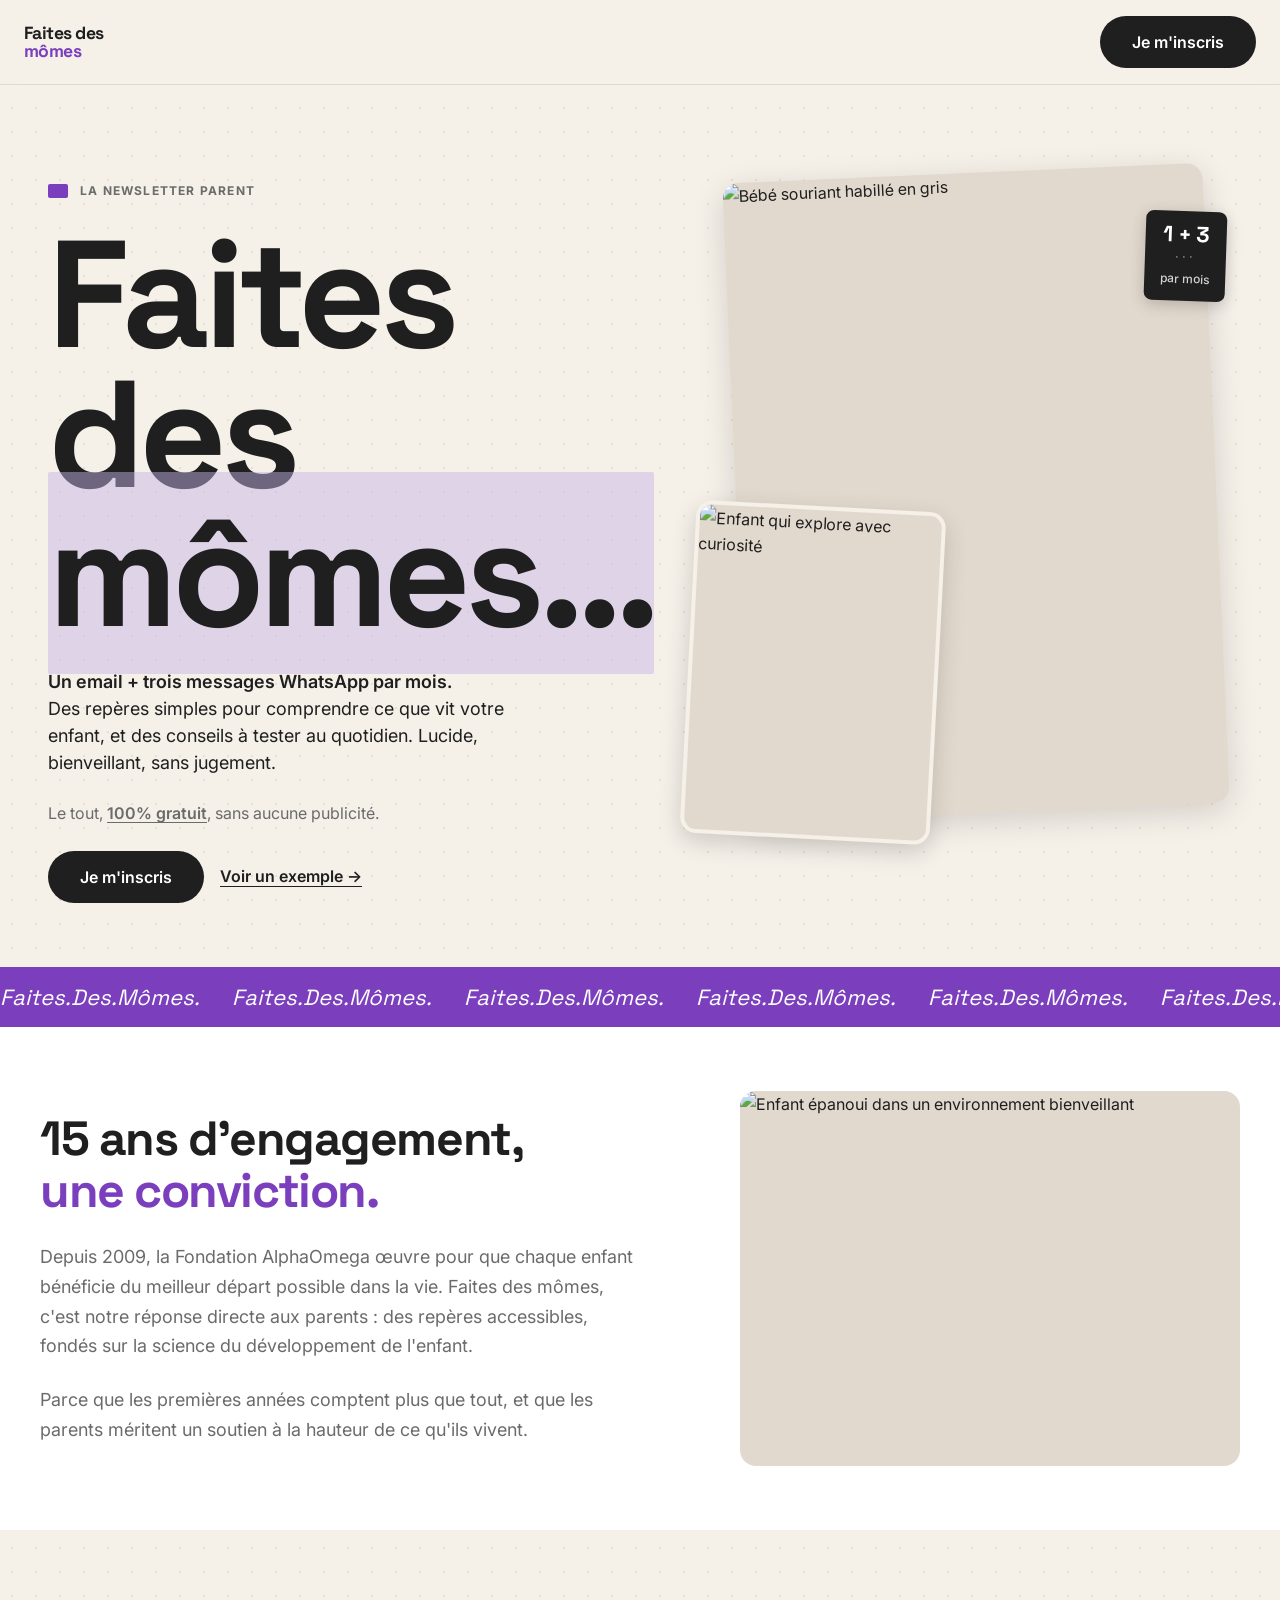
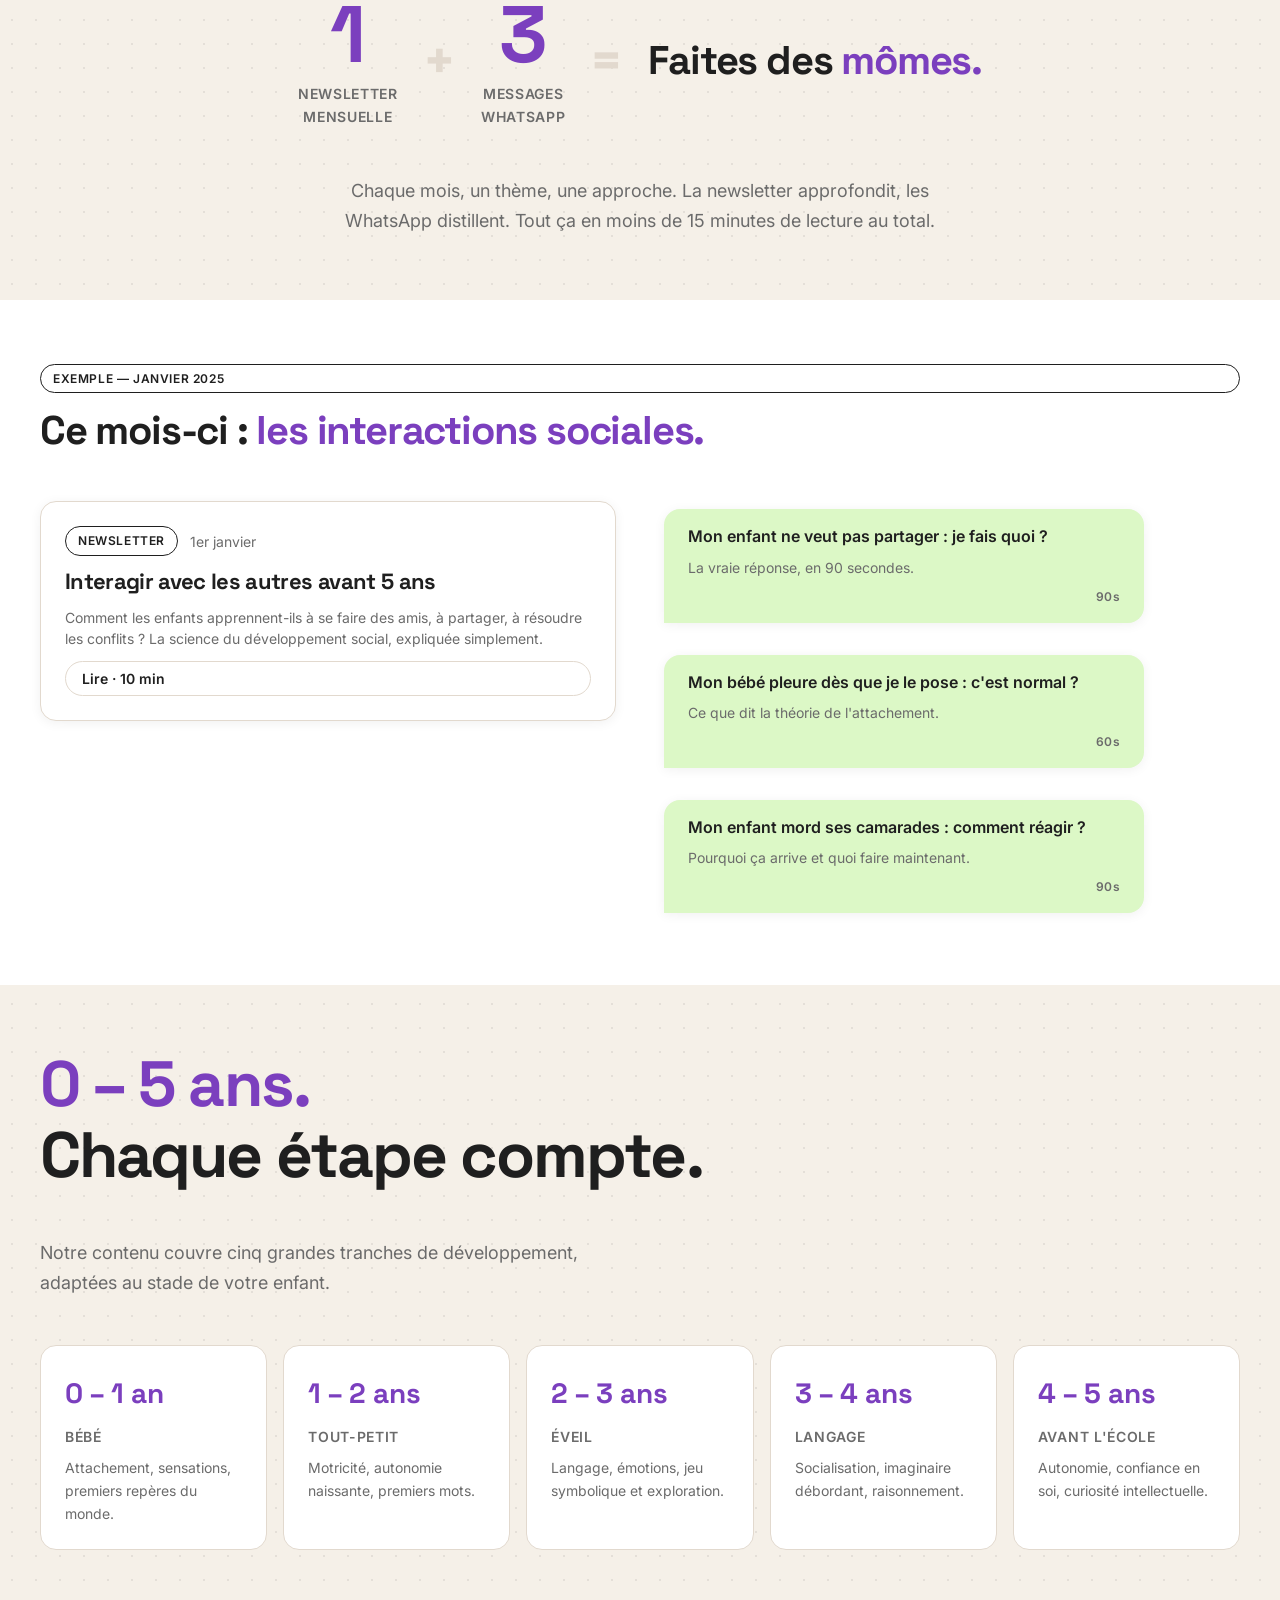
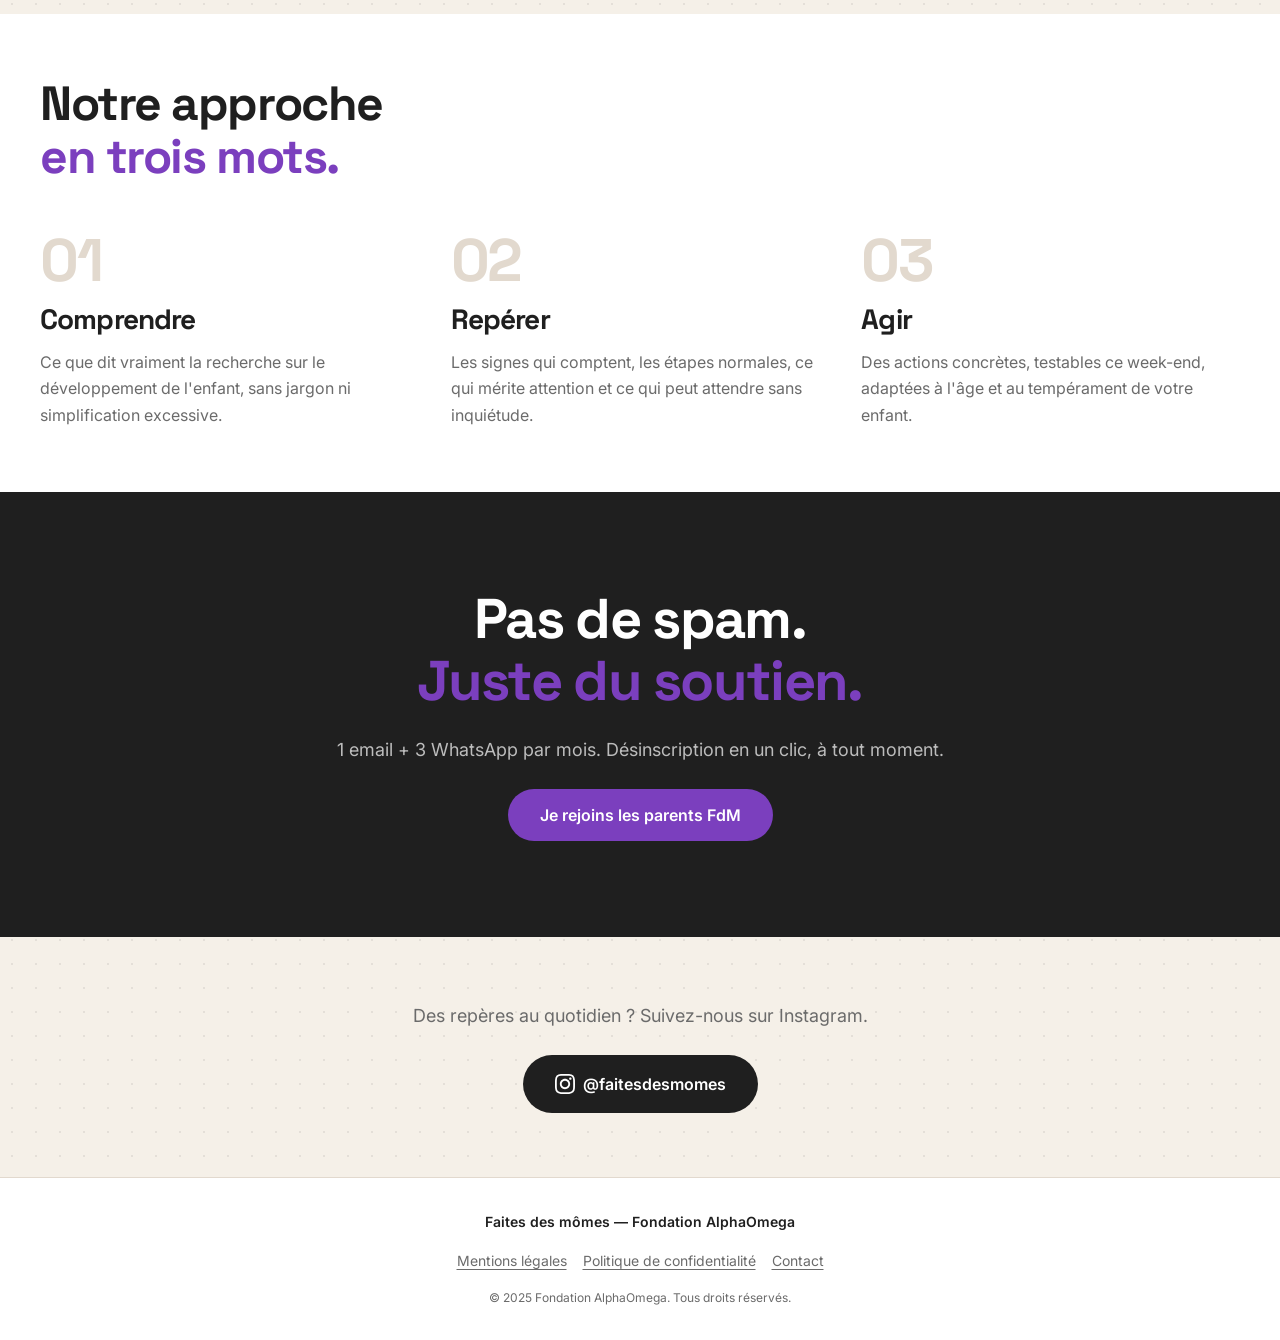
==== index.html @ a5cb84fb "fix(da): aligner la DA sur le site original faitesdesmomes.org - Police : Playfair Display → Space G" ====
<!DOCTYPE html>
<html lang="fr">
<head>
  <meta charset="UTF-8">
  <meta name="viewport" content="width=device-width, initial-scale=1.0">
  <meta name="theme-color" content="#7B3FBE">
  <meta name="description" content="Newsletter parentalité pour les 0-5 ans. Par la Fondation AlphaOmega.">
  <title>Faites des mômes</title>

  <!-- PWA -->
  <link rel="manifest" href="/manifest.json">
  <link rel="apple-touch-icon" href="/assets/icons/icon-152.png">
  <meta name="apple-mobile-web-app-capable" content="yes">
  <meta name="apple-mobile-web-app-status-bar-style" content="default">
  <meta name="apple-mobile-web-app-title" content="Faites des mômes">

  <!-- Open Graph -->
  <meta property="og:title" content="Faites des mômes">
  <meta property="og:description" content="1 email + 3 WhatsApp par mois. 100% gratuit.">
  <meta property="og:image" content="/assets/og-image.jpg">
  <meta property="og:type" content="website">
  <meta name="twitter:card" content="summary_large_image">

  <!-- Fonts -->
  <link rel="preconnect" href="https://fonts.googleapis.com">
  <link rel="preconnect" href="https://fonts.gstatic.com" crossorigin>
  <link href="https://fonts.googleapis.com/css2?family=Space+Grotesk:wght@400;500;700&family=Inter:wght@400;500;600&display=swap" rel="stylesheet">

  <!-- CSS -->
  <link rel="stylesheet" href="/assets/css/tokens.css">
  <link rel="stylesheet" href="/assets/css/base.css">
  <link rel="stylesheet" href="/assets/css/components.css">
</head>
<body>

  <!-- 1. Navigation -->
  <nav class="nav" aria-label="Navigation principale">
    <a href="/" class="logo-text" aria-label="Faites des mômes — accueil">
      Faites des<em>mômes</em>
    </a>
    <button class="btn-primary js-open-modal" id="btn-nav-inscription">Je m'inscris</button>
  </nav>

  <!-- 2. Hero -->
  <section id="hero" class="hero">
    <div class="hero__content">
      <div class="hero-tag" aria-hidden="true">
        <span class="hero-tag__bullet"></span>
        <span class="hero-tag__text">La newsletter parent</span>
      </div>
      <h1 class="hero__title">Faites<br>des<br><mark class="hero-highlight">mômes…</mark></h1>
      <p class="hero__subtitle"><strong>Un email + trois messages WhatsApp par mois.</strong><br>Des repères simples pour comprendre ce que vit votre enfant, et des conseils à tester au quotidien. Lucide, bienveillant, sans jugement.</p>
      <p class="hero__meta">Le tout, <a href="#cta-final" class="hero__link">100% gratuit</a>, sans aucune publicité.</p>
      <div class="hero__ctas">
        <button class="btn-primary js-open-modal">Je m'inscris</button>
        <a href="#example" class="hero__link">Voir un exemple →</a>
      </div>
    </div>
    <div class="hero__photos">
      <div class="photo-stack">
        <img
          src="/assets/photo-hero-1.jpg"
          alt="Bébé souriant habillé en gris"
          class="photo-stack__img photo-stack__img--back"
          loading="lazy"
          decoding="async"
          onerror="this.style.background='var(--color-border)';this.removeAttribute('src')"
        >
        <img
          src="/assets/photo-hero-2.jpg"
          alt="Enfant qui explore avec curiosité"
          class="photo-stack__img photo-stack__img--front"
          loading="lazy"
          decoding="async"
          onerror="this.style.background='var(--color-border)';this.removeAttribute('src')"
        >
        <div class="photo-badge" aria-hidden="true">
          <span class="photo-badge__num">1 + 3</span>
          <span class="photo-badge__dots">···</span>
          <span class="photo-badge__label">par mois</span>
        </div>
      </div>
    </div>
  </section>

  <!-- 3. Ticker -->
  <div class="ticker" aria-hidden="true">
    <div class="ticker__track">
      <span>Faites.Des.Mômes.</span>
      <span>Faites.Des.Mômes.</span>
      <span>Faites.Des.Mômes.</span>
      <span>Faites.Des.Mômes.</span>
      <span>Faites.Des.Mômes.</span>
      <span>Faites.Des.Mômes.</span>
      <span>Faites.Des.Mômes.</span>
      <span>Faites.Des.Mômes.</span>
      <span>Faites.Des.Mômes.</span>
      <span>Faites.Des.Mômes.</span>
      <span>Faites.Des.Mômes.</span>
      <span>Faites.Des.Mômes.</span>
      <span>Faites.Des.Mômes.</span>
      <span>Faites.Des.Mômes.</span>
      <span>Faites.Des.Mômes.</span>
      <span>Faites.Des.Mômes.</span>
    </div>
  </div>

  <!-- 4. Why -->
  <section id="why" class="why">
    <div class="why__inner">
      <div class="why__text">
        <h2>15 ans d'engagement,<br><em>une conviction.</em></h2>
        <p>Depuis 2009, la Fondation AlphaOmega œuvre pour que chaque enfant bénéficie du meilleur départ possible dans la vie. Faites des mômes, c'est notre réponse directe aux parents : des repères accessibles, fondés sur la science du développement de l'enfant.</p>
        <p>Parce que les premières années comptent plus que tout, et que les parents méritent un soutien à la hauteur de ce qu'ils vivent.</p>
      </div>
      <div class="why__photo">
        <img
          src="/assets/photo-why.jpg"
          alt="Enfant épanoui dans un environnement bienveillant"
          loading="lazy"
          decoding="async"
          onerror="this.style.background='var(--color-border)';this.removeAttribute('src')"
        >
      </div>
    </div>
  </section>

  <!-- 5. Format -->
  <section id="format" class="format">
    <div class="format__inner">
      <div class="format__equation">
        <div class="format__item">
          <span class="format__number">1</span>
          <span class="format__label">newsletter<br>mensuelle</span>
        </div>
        <span class="format__plus" aria-hidden="true">+</span>
        <div class="format__item">
          <span class="format__number">3</span>
          <span class="format__label">messages<br>WhatsApp</span>
        </div>
        <span class="format__equals" aria-hidden="true">=</span>
        <div class="format__result">
          <h2>Faites des <em>mômes.</em></h2>
        </div>
      </div>
      <p class="format__desc">Chaque mois, un thème, une approche. La newsletter approfondit, les WhatsApp distillent. Tout ça en moins de 15 minutes de lecture au total.</p>
    </div>
  </section>

  <!-- 6. Example -->
  <section id="example" class="example">
    <div class="example__inner">
      <div class="example__header">
        <span class="badge badge--email">Exemple — Janvier 2025</span>
        <h2>Ce mois-ci : <em>les interactions sociales.</em></h2>
      </div>
      <div class="example__timeline">
        <div class="example__newsletter">
          <article class="content-card content-card--newsletter">
            <div class="content-card__meta">
              <span class="badge badge--email">Newsletter</span>
              <time datetime="2025-01-01">1er janvier</time>
            </div>
            <h3>Interagir avec les autres avant 5 ans</h3>
            <p>Comment les enfants apprennent-ils à se faire des amis, à partager, à résoudre les conflits ? La science du développement social, expliquée simplement.</p>
            <button class="btn-read">Lire · 10 min</button>
          </article>
        </div>
        <div class="example__whatsapp">
          <article class="whatsapp-card">
            <div class="whatsapp-card__bubble">
              <p class="whatsapp-card__question">Mon enfant ne veut pas partager : je fais quoi ?</p>
              <p class="whatsapp-card__body">La vraie réponse, en 90 secondes.</p>
              <span class="whatsapp-card__read-time">90s</span>
            </div>
          </article>
          <article class="whatsapp-card">
            <div class="whatsapp-card__bubble">
              <p class="whatsapp-card__question">Mon bébé pleure dès que je le pose : c'est normal ?</p>
              <p class="whatsapp-card__body">Ce que dit la théorie de l'attachement.</p>
              <span class="whatsapp-card__read-time">60s</span>
            </div>
          </article>
          <article class="whatsapp-card">
            <div class="whatsapp-card__bubble">
              <p class="whatsapp-card__question">Mon enfant mord ses camarades : comment réagir ?</p>
              <p class="whatsapp-card__body">Pourquoi ça arrive et quoi faire maintenant.</p>
              <span class="whatsapp-card__read-time">90s</span>
            </div>
          </article>
        </div>
      </div>
    </div>
  </section>

  <!-- 7. Ages -->
  <section id="ages" class="ages">
    <div class="ages__inner">
      <h2><em>0 – 5 ans.</em><br>Chaque étape compte.</h2>
      <p class="ages__intro">Notre contenu couvre cinq grandes tranches de développement, adaptées au stade de votre enfant.</p>
      <div class="ages__grid">
        <div class="ages__card">
          <span class="ages__range">0 – 1 an</span>
          <span class="ages__label">Bébé</span>
          <p>Attachement, sensations, premiers repères du monde.</p>
        </div>
        <div class="ages__card">
          <span class="ages__range">1 – 2 ans</span>
          <span class="ages__label">Tout-petit</span>
          <p>Motricité, autonomie naissante, premiers mots.</p>
        </div>
        <div class="ages__card">
          <span class="ages__range">2 – 3 ans</span>
          <span class="ages__label">Éveil</span>
          <p>Langage, émotions, jeu symbolique et exploration.</p>
        </div>
        <div class="ages__card">
          <span class="ages__range">3 – 4 ans</span>
          <span class="ages__label">Langage</span>
          <p>Socialisation, imaginaire débordant, raisonnement.</p>
        </div>
        <div class="ages__card">
          <span class="ages__range">4 – 5 ans</span>
          <span class="ages__label">Avant l'école</span>
          <p>Autonomie, confiance en soi, curiosité intellectuelle.</p>
        </div>
      </div>
    </div>
  </section>

  <!-- 8. Commitment -->
  <section id="commitment" class="commitment">
    <div class="commitment__inner">
      <h2>Notre approche<br><em>en trois mots.</em></h2>
      <div class="commitment__steps">
        <div class="step">
          <span class="step__number" aria-hidden="true">01</span>
          <h3 class="step__title">Comprendre</h3>
          <p class="step__body">Ce que dit vraiment la recherche sur le développement de l'enfant, sans jargon ni simplification excessive.</p>
        </div>
        <div class="step">
          <span class="step__number" aria-hidden="true">02</span>
          <h3 class="step__title">Repérer</h3>
          <p class="step__body">Les signes qui comptent, les étapes normales, ce qui mérite attention et ce qui peut attendre sans inquiétude.</p>
        </div>
        <div class="step">
          <span class="step__number" aria-hidden="true">03</span>
          <h3 class="step__title">Agir</h3>
          <p class="step__body">Des actions concrètes, testables ce week-end, adaptées à l'âge et au tempérament de votre enfant.</p>
        </div>
      </div>
    </div>
  </section>

  <!-- 9. CTA Final -->
  <section id="cta-final" class="cta-final">
    <div class="cta-final__inner">
      <h2>Pas de spam.<br><em>Juste du soutien.</em></h2>
      <p>1 email + 3 WhatsApp par mois. Désinscription en un clic, à tout moment.</p>
      <button class="btn-primary js-open-modal">Je rejoins les parents FdM</button>
    </div>
  </section>

  <!-- 10. Instagram -->
  <section id="instagram" class="instagram">
    <div class="instagram__inner">
      <p>Des repères au quotidien ? Suivez-nous sur Instagram.</p>
      <a
        href="https://instagram.com/faitesdesmomes"
        class="btn-primary"
        target="_blank"
        rel="noopener noreferrer"
        aria-label="Suivre Faites des mômes sur Instagram (nouvelle fenêtre)"
      >
        <svg width="20" height="20" viewBox="0 0 24 24" fill="currentColor" aria-hidden="true" focusable="false">
          <path d="M12 2.163c3.204 0 3.584.012 4.85.07 3.252.148 4.771 1.691 4.919 4.919.058 1.265.069 1.645.069 4.849 0 3.205-.012 3.584-.069 4.849-.149 3.225-1.664 4.771-4.919 4.919-1.266.058-1.644.07-4.85.07-3.204 0-3.584-.012-4.849-.07-3.26-.149-4.771-1.699-4.919-4.92-.058-1.265-.07-1.644-.07-4.849 0-3.204.013-3.583.07-4.849.149-3.227 1.664-4.771 4.919-4.919 1.266-.057 1.645-.069 4.849-.069zm0-2.163c-3.259 0-3.667.014-4.947.072-4.358.2-6.78 2.618-6.98 6.98-.059 1.281-.073 1.689-.073 4.948 0 3.259.014 3.668.072 4.948.2 4.358 2.618 6.78 6.98 6.98 1.281.058 1.689.072 4.948.072 3.259 0 3.668-.014 4.948-.072 4.354-.2 6.782-2.618 6.979-6.98.059-1.28.073-1.689.073-4.948 0-3.259-.014-3.667-.072-4.947-.196-4.354-2.617-6.78-6.979-6.98-1.281-.059-1.69-.073-4.949-.073zm0 5.838c-3.403 0-6.162 2.759-6.162 6.162s2.759 6.163 6.162 6.163 6.162-2.759 6.162-6.163c0-3.403-2.759-6.162-6.162-6.162zm0 10.162c-2.209 0-4-1.79-4-4 0-2.209 1.791-4 4-4s4 1.791 4 4c0 2.21-1.791 4-4 4zm6.406-11.845c-.796 0-1.441.645-1.441 1.44s.645 1.44 1.441 1.44c.795 0 1.439-.645 1.439-1.44s-.644-1.44-1.439-1.44z"/>
        </svg>
        @faitesdesmomes
      </a>
    </div>
  </section>

  <!-- 11. Footer -->
  <footer class="footer">
    <div class="footer__inner">
      <p class="footer__brand">Faites des mômes — Fondation AlphaOmega</p>
      <nav class="footer__links" aria-label="Liens légaux">
        <a href="/mentions-legales.html">Mentions légales</a>
        <a href="/confidentialite.html">Politique de confidentialité</a>
        <a href="mailto:contact@faitesdesmomes.org">Contact</a>
      </nav>
      <p class="footer__copy">© 2025 Fondation AlphaOmega. Tous droits réservés.</p>
    </div>
  </footer>

  <!-- Modal inscription -->
  <div
    class="modal"
    id="modal-inscription"
    role="dialog"
    aria-modal="true"
    aria-labelledby="modal-title"
    hidden
  >
    <div class="modal__overlay" id="modal-overlay" aria-hidden="true"></div>
    <div class="modal__panel">
      <button class="modal__close" id="modal-close" aria-label="Fermer la fenêtre d'inscription">
        <svg width="24" height="24" viewBox="0 0 24 24" fill="none" stroke="currentColor" stroke-width="2" aria-hidden="true" focusable="false">
          <path d="M18 6L6 18M6 6l12 12"/>
        </svg>
      </button>

      <div class="modal__progress" aria-hidden="true">
        <span class="modal__dot modal__dot--active"></span>
        <span class="modal__dot"></span>
        <span class="modal__dot"></span>
        <span class="modal__dot"></span>
      </div>

      <!-- Étape 1 -->
      <div class="modal__step modal__step--active" id="step-1">
        <h2 class="modal__title" id="modal-title">Bienvenue !</h2>
        <p class="modal__subtitle">Pour commencer, dites-nous qui vous êtes.</p>
        <div class="modal__field">
          <label for="field-prenom">Votre prénom</label>
          <input type="text" id="field-prenom" name="prenom" placeholder="Marie" autocomplete="given-name" required>
        </div>
        <div class="modal__field">
          <label>Vous êtes…</label>
          <div class="modal__options">
            <label class="modal__option">
              <input type="radio" name="situation" value="parent">
              Parent
            </label>
            <label class="modal__option">
              <input type="radio" name="situation" value="grand-parent">
              Grand-parent
            </label>
            <label class="modal__option">
              <input type="radio" name="situation" value="futur-parent">
              Futur parent
            </label>
            <label class="modal__option">
              <input type="radio" name="situation" value="autre">
              Autre
            </label>
          </div>
        </div>
        <button class="btn-primary" data-next="2">Suivant</button>
      </div>

      <!-- Étape 2 -->
      <div class="modal__step" id="step-2">
        <h2 class="modal__title" id="modal-title-2">L'âge de votre enfant</h2>
        <p class="modal__subtitle">Sélectionnez une ou plusieurs tranches d'âge.</p>
        <div class="modal__checkboxes">
          <label class="modal__checkbox">
            <input type="checkbox" name="age" value="0-1">
            0 – 1 an (bébé)
          </label>
          <label class="modal__checkbox">
            <input type="checkbox" name="age" value="1-2">
            1 – 2 ans (tout-petit)
          </label>
          <label class="modal__checkbox">
            <input type="checkbox" name="age" value="2-3">
            2 – 3 ans (éveil)
          </label>
          <label class="modal__checkbox">
            <input type="checkbox" name="age" value="3-4">
            3 – 4 ans (langage)
          </label>
          <label class="modal__checkbox">
            <input type="checkbox" name="age" value="4-5">
            4 – 5 ans (avant l'école)
          </label>
        </div>
        <button class="btn-primary" data-next="3">Suivant</button>
        <button class="modal__back" data-back="1">Retour</button>
      </div>

      <!-- Étape 3 -->
      <div class="modal__step" id="step-3">
        <h2 class="modal__title">Votre adresse email</h2>
        <p class="modal__subtitle">Pour recevoir la newsletter mensuelle.</p>
        <div class="modal__field">
          <label for="field-email">Email</label>
          <input type="email" id="field-email" name="email" placeholder="marie@exemple.fr" autocomplete="email" required>
        </div>
        <button class="btn-primary" data-next="4">Suivant</button>
        <button class="modal__back" data-back="2">Retour</button>
      </div>

      <!-- Étape 4 -->
      <div class="modal__step" id="step-4">
        <h2 class="modal__title">WhatsApp <span class="modal__optional">(optionnel)</span></h2>
        <p class="modal__subtitle">Pour recevoir les 3 messages courts chaque mois.</p>
        <div class="modal__field">
          <label for="field-whatsapp">Numéro WhatsApp</label>
          <input type="tel" id="field-whatsapp" name="whatsapp" placeholder="+33 6 12 34 56 78" autocomplete="tel">
        </div>
        <button class="btn-primary" id="modal-submit">Je m'inscris !</button>
        <button class="modal__back" data-back="3">Retour</button>
      </div>

      <!-- Succès -->
      <div class="modal__step" id="step-success">
        <div class="modal__success">
          <svg width="56" height="56" viewBox="0 0 56 56" fill="none" aria-hidden="true" focusable="false">
            <circle cx="28" cy="28" r="28" fill="#F97316" opacity="0.12"/>
            <path d="M18 28l8 8 14-16" stroke="#F97316" stroke-width="3" stroke-linecap="round" stroke-linejoin="round"/>
          </svg>
          <h2 class="modal__title">C'est parti !</h2>
          <p>Vous êtes inscrit·e. Votre premier contenu arrive le 1er du mois prochain.</p>
          <a href="/app.html" class="btn-primary">Accéder à l'app →</a>
        </div>
      </div>
    </div>
  </div>

  <script src="/assets/js/sw-register.js"></script>
  <script src="/assets/js/main.js" type="module"></script>
</body>
</html>
---- assets/css/tokens.css ----
:root {
  /* Couleurs */
  --color-bg:          #F5F0E8;
  --color-bg-section:  #FFFFFF;
  --color-accent:      #7B3FBE;
  --color-accent-dark: #6B2FAE;
  --color-highlight:   rgba(196, 177, 230, 0.48);
  --color-text:        #1F1F1F;
  --color-text-light:  #6B6B6B;
  --color-border:      #E2D9CE;
  --color-whatsapp:    #25D366;
  --color-overlay:     rgba(26,26,26,0.55);

  /* Typographie */
  --font-display: 'Space Grotesk', system-ui, sans-serif;
  --font-body:    'Inter', system-ui, sans-serif;

  --size-xs:   0.75rem;
  --size-sm:   0.875rem;
  --size-base: 1rem;
  --size-md:   1.125rem;
  --size-lg:   1.375rem;
  --size-xl:   1.75rem;
  --size-2xl:  2.25rem;
  --size-3xl:  3rem;
  --size-4xl:  3.75rem;
  --size-5xl:  4.5rem;

  /* Spacing */
  --space-1:  0.25rem;
  --space-2:  0.5rem;
  --space-3:  0.75rem;
  --space-4:  1rem;
  --space-6:  1.5rem;
  --space-8:  2rem;
  --space-12: 3rem;
  --space-16: 4rem;
  --space-24: 6rem;
  --space-32: 8rem;

  /* Radius */
  --radius-sm:   4px;
  --radius-md:   8px;
  --radius-lg:   16px;
  --radius-full: 999px;

  /* Shadows */
  --shadow-card:  0 2px 12px rgba(0,0,0,0.06);
  --shadow-modal: 0 8px 40px rgba(0,0,0,0.18);

  /* Transitions */
  --transition-fast: 150ms ease;
  --transition-base: 250ms ease;
}
---- assets/css/base.css ----
*, *::before, *::after {
  box-sizing: border-box;
  margin: 0;
  padding: 0;
}

html {
  font-size: 16px;
  scroll-behavior: smooth;
  -webkit-text-size-adjust: 100%;
}

body {
  font-family: var(--font-body);
  background-color: var(--color-bg);
  background-image: radial-gradient(circle, rgba(0,0,0,0.07) 1px, transparent 1px);
  background-size: 24px 24px;
  color: var(--color-text);
  line-height: 1.65;
  -webkit-font-smoothing: antialiased;
  -moz-osx-font-smoothing: grayscale;
}

h1, h2, h3, h4, h5, h6 {
  font-family: var(--font-display);
  font-weight: 700;
  letter-spacing: -0.03em;
}

h1 { line-height: 0.93; }
h2 { line-height: 1.1;  }
h3 { line-height: 1.2;  }

h1 em, h2 em, h3 em {
  font-style: normal;
  color: var(--color-accent);
}

p {
  font-size: var(--size-base);
}

@media (min-width: 900px) {
  p {
    font-size: var(--size-md);
  }
}

a {
  color: inherit;
  text-decoration: none;
}

img {
  max-width: 100%;
  height: auto;
  display: block;
}

button {
  cursor: pointer;
  font-family: inherit;
  border: none;
  background: none;
}

input, textarea, select {
  font-family: inherit;
  font-size: var(--size-base);
}

ul, ol {
  list-style: none;
}

:focus-visible {
  outline: 2px solid var(--color-accent);
  outline-offset: 3px;
  border-radius: var(--radius-sm);
}

@media (prefers-reduced-motion: reduce) {
  * {
    animation-duration: 0.01ms !important;
    transition-duration: 0.01ms !important;
  }
}
---- assets/css/components.css ----
/* ================================================================
   BUTTONS
   ================================================================ */

.btn-primary {
  display: inline-flex;
  align-items: center;
  gap: var(--space-2);
  padding: var(--space-4) var(--space-8);
  background: var(--color-text);
  color: #FFFFFF;
  font-family: var(--font-body);
  font-size: var(--size-base);
  font-weight: 600;
  border-radius: var(--radius-full);
  border: none;
  cursor: pointer;
  transition: background var(--transition-fast), transform var(--transition-fast);
  text-decoration: none;
  white-space: nowrap;
}

.btn-primary:hover {
  background: var(--color-accent);
  transform: translateY(-1px);
}

.btn-primary:active {
  transform: translateY(0);
}

.btn-read {
  display: inline-flex;
  align-items: center;
  padding: var(--space-2) var(--space-4);
  background: transparent;
  color: var(--color-text);
  font-family: var(--font-body);
  font-size: var(--size-sm);
  font-weight: 600;
  border: 1.5px solid var(--color-border);
  border-radius: var(--radius-full);
  cursor: pointer;
  transition: border-color var(--transition-fast), color var(--transition-fast);
}

.btn-read:hover {
  border-color: var(--color-accent);
  color: var(--color-accent);
}

/* ================================================================
   BADGES
   ================================================================ */

.badge {
  display: inline-flex;
  align-items: center;
  gap: var(--space-2);
  padding: var(--space-1) var(--space-3);
  font-size: var(--size-xs);
  font-weight: 600;
  letter-spacing: 0.05em;
  text-transform: uppercase;
  border-radius: var(--radius-full);
  border: 1.5px solid currentColor;
}

.badge--email    { color: var(--color-text); }
.badge--whatsapp { color: var(--color-whatsapp); }

/* ================================================================
   TICKER
   ================================================================ */

@keyframes ticker-scroll {
  from { transform: translateX(0); }
  to   { transform: translateX(-50%); }
}

.ticker {
  overflow: hidden;
  background: var(--color-accent);
  color: #FFF;
}

.ticker__track {
  display: flex;
  gap: var(--space-8);
  white-space: nowrap;
  animation: ticker-scroll 22s linear infinite;
  font-family: var(--font-display);
  font-style: italic;
  font-size: var(--size-lg);
  padding: var(--space-3) 0;
}

/* ================================================================
   CONTENT CARDS
   ================================================================ */

.content-card {
  background: var(--color-bg-section);
  border: 1px solid var(--color-border);
  border-radius: var(--radius-lg);
  padding: var(--space-6);
  box-shadow: var(--shadow-card);
  display: flex;
  flex-direction: column;
  gap: var(--space-3);
  transition: box-shadow var(--transition-base), transform var(--transition-base);
}

.content-card:hover {
  box-shadow: 0 4px 24px rgba(0,0,0,0.1);
  transform: translateY(-2px);
}

.content-card__meta {
  display: flex;
  align-items: center;
  gap: var(--space-3);
  flex-wrap: wrap;
}

.content-card__meta time {
  font-size: var(--size-sm);
  color: var(--color-text-light);
}

.content-card h3 {
  font-size: var(--size-lg);
  color: var(--color-text);
}

.content-card p {
  font-size: var(--size-sm);
  color: var(--color-text-light);
  line-height: 1.5;
}

.content-card--read {
  opacity: 0.7;
}

.content-card--read::after {
  content: "Lu";
  display: inline-block;
  font-size: var(--size-xs);
  color: var(--color-text-light);
  font-weight: 600;
  letter-spacing: 0.05em;
  text-transform: uppercase;
  margin-top: auto;
}

/* ================================================================
   WHATSAPP CARDS
   ================================================================ */

.whatsapp-card {
  padding: var(--space-2) 0;
}

.whatsapp-card__bubble {
  background: #DCF8C6;
  border-radius: var(--radius-lg) var(--radius-lg) var(--radius-lg) 0;
  padding: var(--space-4) var(--space-6);
  display: flex;
  flex-direction: column;
  gap: var(--space-2);
  max-width: 480px;
  position: relative;
  box-shadow: var(--shadow-card);
  cursor: pointer;
  transition: transform var(--transition-fast), box-shadow var(--transition-fast);
}

.whatsapp-card__bubble:hover {
  transform: translateY(-2px);
  box-shadow: 0 4px 20px rgba(0,0,0,0.1);
}

.whatsapp-card__question {
  font-family: var(--font-body);
  font-weight: 600;
  font-size: var(--size-base);
  color: var(--color-text);
  line-height: 1.4;
}

.whatsapp-card__body {
  font-size: var(--size-sm);
  color: var(--color-text-light);
}

.whatsapp-card__read-time {
  font-size: var(--size-xs);
  font-weight: 600;
  color: var(--color-text-light);
  letter-spacing: 0.03em;
  align-self: flex-end;
}

/* ================================================================
   STEPS
   ================================================================ */

.step {
  display: flex;
  flex-direction: column;
  gap: var(--space-3);
}

.step__number {
  font-family: var(--font-display);
  font-size: var(--size-4xl);
  font-weight: 700;
  color: var(--color-border);
  line-height: 1;
  letter-spacing: -0.04em;
}

.step__title {
  font-size: var(--size-xl);
  color: var(--color-text);
}

.step__body {
  font-size: var(--size-base);
  color: var(--color-text-light);
  line-height: 1.65;
}

/* ================================================================
   MODAL
   ================================================================ */

.modal {
  position: fixed;
  inset: 0;
  z-index: 1000;
  display: flex;
  align-items: center;
  justify-content: center;
  padding: var(--space-4);
}

.modal[hidden] {
  display: none;
}

.modal__overlay {
  position: absolute;
  inset: 0;
  background: var(--color-overlay);
  cursor: pointer;
}

.modal__panel {
  position: relative;
  background: #FFFFFF;
  border-radius: var(--radius-lg);
  box-shadow: var(--shadow-modal);
  padding: var(--space-8);
  width: 100%;
  max-width: 480px;
  max-height: 90vh;
  overflow-y: auto;
  z-index: 1;
}

.modal__close {
  position: absolute;
  top: var(--space-4);
  right: var(--space-4);
  color: var(--color-text-light);
  width: 36px;
  height: 36px;
  display: flex;
  align-items: center;
  justify-content: center;
  border-radius: var(--radius-md);
  transition: color var(--transition-fast), background var(--transition-fast);
}

.modal__close:hover {
  color: var(--color-text);
  background: var(--color-bg);
}

.modal__progress {
  display: flex;
  gap: var(--space-2);
  margin-bottom: var(--space-8);
}

.modal__dot {
  height: 3px;
  flex: 1;
  background: var(--color-border);
  border-radius: var(--radius-full);
  transition: background var(--transition-base);
}

.modal__dot--active {
  background: var(--color-accent);
}

.modal__step {
  display: none;
  flex-direction: column;
  gap: var(--space-6);
}

.modal__step--active {
  display: flex;
}

.modal__title {
  font-size: var(--size-xl);
  color: var(--color-text);
}

.modal__subtitle {
  font-size: var(--size-base);
  color: var(--color-text-light);
  margin-top: calc(-1 * var(--space-3));
}

.modal__optional {
  font-family: var(--font-body);
  font-size: var(--size-base);
  font-weight: 400;
  color: var(--color-text-light);
}

.modal__field {
  display: flex;
  flex-direction: column;
  gap: var(--space-2);
}

.modal__field label {
  font-size: var(--size-sm);
  font-weight: 600;
  color: var(--color-text);
}

.modal__field input {
  padding: var(--space-3) var(--space-4);
  border: 1.5px solid var(--color-border);
  border-radius: var(--radius-md);
  font-size: var(--size-base);
  color: var(--color-text);
  background: var(--color-bg);
  transition: border-color var(--transition-fast);
}

.modal__field input:focus {
  outline: none;
  border-color: var(--color-accent);
}

.modal__options {
  display: flex;
  flex-wrap: wrap;
  gap: var(--space-3);
}

.modal__option {
  display: flex;
  align-items: center;
  gap: var(--space-2);
  padding: var(--space-2) var(--space-4);
  border: 1.5px solid var(--color-border);
  border-radius: var(--radius-full);
  cursor: pointer;
  font-size: var(--size-sm);
  font-weight: 500;
  transition: border-color var(--transition-fast), background var(--transition-fast);
}

.modal__option:hover {
  border-color: var(--color-accent);
}

.modal__option input[type="radio"] {
  accent-color: var(--color-accent);
}

.modal__option:has(input:checked) {
  border-color: var(--color-accent);
  background: rgba(123,63,190,0.06);
}

.modal__checkboxes {
  display: flex;
  flex-direction: column;
  gap: var(--space-3);
}

.modal__checkbox {
  display: flex;
  align-items: center;
  gap: var(--space-3);
  padding: var(--space-3) var(--space-4);
  border: 1.5px solid var(--color-border);
  border-radius: var(--radius-md);
  cursor: pointer;
  font-size: var(--size-base);
  font-weight: 500;
  transition: border-color var(--transition-fast), background var(--transition-fast);
}

.modal__checkbox:hover {
  border-color: var(--color-accent);
}

.modal__checkbox input[type="checkbox"] {
  accent-color: var(--color-accent);
  width: 18px;
  height: 18px;
}

.modal__checkbox:has(input:checked) {
  border-color: var(--color-accent);
  background: rgba(123,63,190,0.06);
}

.modal__back {
  background: none;
  border: none;
  color: var(--color-text-light);
  font-size: var(--size-sm);
  font-weight: 500;
  cursor: pointer;
  align-self: flex-start;
  text-decoration: underline;
  text-underline-offset: 3px;
  transition: color var(--transition-fast);
}

.modal__back:hover {
  color: var(--color-text);
}

.modal__success {
  display: flex;
  flex-direction: column;
  align-items: center;
  gap: var(--space-4);
  text-align: center;
  padding: var(--space-8) 0;
}

.modal__success p {
  color: var(--color-text-light);
}

/* ================================================================
   NAVIGATION
   ================================================================ */

.nav {
  position: sticky;
  top: 0;
  z-index: 100;
  display: flex;
  align-items: center;
  justify-content: space-between;
  padding: var(--space-4) var(--space-6);
  background: rgba(245,240,232,0.94);
  backdrop-filter: blur(12px);
  -webkit-backdrop-filter: blur(12px);
  border-bottom: 1px solid var(--color-border);
}

/* Logo texte (HTML, pas SVG, pour utiliser la vraie police) */
.logo-text {
  font-family: var(--font-display);
  font-weight: 700;
  font-size: 1.1rem;
  line-height: 1.05;
  color: var(--color-text);
  letter-spacing: -0.03em;
  display: block;
  text-decoration: none;
}

.logo-text em {
  font-style: normal;
  color: var(--color-accent);
  display: block;
}

/* ================================================================
   HERO
   ================================================================ */

.hero {
  padding: var(--space-12) var(--space-6) var(--space-16);
  max-width: 1280px;
  margin: 0 auto;
  display: flex;
  flex-direction: column;
  gap: var(--space-8);
}

/* Tag "LA NEWSLETTER PARENT" au-dessus du h1 */
.hero-tag {
  display: flex;
  align-items: center;
  gap: var(--space-3);
}

.hero-tag__bullet {
  display: block;
  width: 20px;
  height: 14px;
  background: var(--color-accent);
  border-radius: 2px;
  flex-shrink: 0;
}

.hero-tag__text {
  font-family: var(--font-body);
  font-size: var(--size-xs);
  font-weight: 700;
  letter-spacing: 0.1em;
  text-transform: uppercase;
  color: var(--color-text-light);
}

.hero__title {
  font-size: clamp(4rem, 13vw, 9.5rem);
  font-weight: 700;
  line-height: 0.92;
  letter-spacing: -0.04em;
  max-width: 12ch;
}

/* Effet highlight marker (fond violet derrière "mômes...") */
.hero-highlight {
  display: inline;
  background: var(--color-highlight);
  padding: 4px 0;
  -webkit-box-decoration-break: clone;
  box-decoration-break: clone;
  color: inherit;
  border-radius: 2px;
}

.hero__subtitle {
  font-size: var(--size-md);
  color: var(--color-text);
  max-width: 46ch;
  line-height: 1.5;
}

.hero__subtitle strong {
  font-weight: 600;
}

.hero__meta {
  font-size: var(--size-base);
  color: var(--color-text-light);
}

.hero__meta a {
  text-decoration: underline;
  text-underline-offset: 3px;
  color: inherit;
}

.hero__ctas {
  display: flex;
  align-items: center;
  flex-wrap: wrap;
  gap: var(--space-4);
}

.hero__link {
  font-size: var(--size-base);
  font-weight: 600;
  color: var(--color-text);
  text-decoration: underline;
  text-underline-offset: 4px;
  transition: color var(--transition-fast);
}

.hero__link:hover {
  color: var(--color-accent);
}

.hero__content {
  display: flex;
  flex-direction: column;
  gap: var(--space-6);
}

.hero__photos {
  width: 100%;
}

/* Photo stack avec rotation style polaroid */
.photo-stack {
  position: relative;
  width: 100%;
  max-width: 420px;
  margin: 0 auto;
}

.photo-stack__img {
  width: 100%;
  border-radius: var(--radius-lg);
  aspect-ratio: 3/4;
  object-fit: cover;
  background: var(--color-border);
}

.photo-stack__img--back {
  position: relative;
  z-index: 1;
  transform: rotate(-2.5deg);
  box-shadow: 0 8px 32px rgba(0,0,0,0.14);
}

.photo-stack__img--front {
  position: absolute;
  bottom: -4%;
  left: -10%;
  width: 52%;
  aspect-ratio: 3/4;
  z-index: 2;
  border: 4px solid var(--color-bg);
  border-radius: var(--radius-lg);
  transform: rotate(3deg);
  box-shadow: 0 8px 24px rgba(0,0,0,0.16);
}

/* Badge "1+3 par mois" superposé sur les photos */
.photo-badge {
  position: absolute;
  top: 6%;
  right: -2%;
  z-index: 3;
  background: var(--color-text);
  color: #FFFFFF;
  border-radius: var(--radius-md);
  padding: var(--space-3) var(--space-4);
  display: flex;
  flex-direction: column;
  align-items: center;
  gap: 2px;
  box-shadow: 0 4px 16px rgba(0,0,0,0.2);
  transform: rotate(2deg);
}

.photo-badge__num {
  font-family: var(--font-display);
  font-size: var(--size-lg);
  font-weight: 700;
  letter-spacing: -0.03em;
  line-height: 1;
}

.photo-badge__dots {
  letter-spacing: 4px;
  font-size: var(--size-xs);
  color: rgba(255,255,255,0.6);
}

.photo-badge__label {
  font-size: var(--size-xs);
  font-weight: 500;
  color: rgba(255,255,255,0.8);
}

@media (min-width: 900px) {
  .hero {
    flex-direction: row;
    align-items: flex-start;
    gap: var(--space-12);
    padding: var(--space-16) var(--space-12);
    min-height: calc(100vh - 64px);
  }

  .hero__content {
    flex: 55%;
    padding-top: var(--space-8);
  }

  .hero__photos {
    flex: 45%;
    display: flex;
    justify-content: center;
    padding-top: var(--space-6);
  }

  .photo-stack {
    max-width: 480px;
  }
}

/* ================================================================
   WHY
   ================================================================ */

.why {
  background: var(--color-bg-section);
  padding: var(--space-16) var(--space-6);
}

.why__inner {
  max-width: 1200px;
  margin: 0 auto;
  display: flex;
  flex-direction: column;
  gap: var(--space-12);
}

.why__text {
  display: flex;
  flex-direction: column;
  gap: var(--space-6);
}

.why__text h2 {
  font-size: clamp(1.75rem, 4vw, 3rem);
}

.why__text p {
  color: var(--color-text-light);
  max-width: 55ch;
}

.why__photo {
  width: 100%;
  max-width: 500px;
}

.why__photo img {
  width: 100%;
  aspect-ratio: 4/3;
  object-fit: cover;
  border-radius: var(--radius-lg);
  background: var(--color-border);
}

@media (min-width: 900px) {
  .why__inner {
    flex-direction: row;
    align-items: center;
    gap: var(--space-16);
  }

  .why__text { flex: 55%; }
  .why__photo { flex: 45%; }
}

/* ================================================================
   FORMAT
   ================================================================ */

.format {
  padding: var(--space-16) var(--space-6);
}

.format__inner {
  max-width: 1200px;
  margin: 0 auto;
  display: flex;
  flex-direction: column;
  gap: var(--space-12);
  align-items: center;
  text-align: center;
}

.format__equation {
  display: flex;
  align-items: center;
  justify-content: center;
  flex-wrap: wrap;
  gap: var(--space-6);
}

.format__item {
  display: flex;
  flex-direction: column;
  align-items: center;
  gap: var(--space-2);
}

.format__number {
  font-family: var(--font-display);
  font-size: clamp(3rem, 8vw, 5rem);
  font-weight: 700;
  color: var(--color-accent);
  line-height: 1;
}

.format__label {
  font-size: var(--size-sm);
  font-weight: 600;
  color: var(--color-text-light);
  text-align: center;
  text-transform: uppercase;
  letter-spacing: 0.05em;
}

.format__plus,
.format__equals {
  font-family: var(--font-display);
  font-size: clamp(2rem, 5vw, 3.5rem);
  color: var(--color-border);
  font-weight: 700;
  line-height: 1;
}

.format__result h2 {
  font-size: clamp(1.75rem, 4vw, 2.5rem);
}

.format__desc {
  max-width: 55ch;
  color: var(--color-text-light);
  text-align: center;
}

/* ================================================================
   EXAMPLE
   ================================================================ */

.example {
  background: var(--color-bg-section);
  padding: var(--space-16) var(--space-6);
}

.example__inner {
  max-width: 1200px;
  margin: 0 auto;
  display: flex;
  flex-direction: column;
  gap: var(--space-12);
}

.example__header {
  display: flex;
  flex-direction: column;
  gap: var(--space-4);
}

.example__header h2 {
  font-size: clamp(1.75rem, 4vw, 2.5rem);
}

.example__timeline {
  display: flex;
  flex-direction: column;
  gap: var(--space-6);
}

.example__whatsapp {
  display: flex;
  flex-direction: column;
  gap: var(--space-4);
}

@media (min-width: 900px) {
  .example__timeline {
    flex-direction: row;
    align-items: flex-start;
    gap: var(--space-12);
  }

  .example__newsletter { flex: 1; }
  .example__whatsapp   { flex: 1; }
}

/* ================================================================
   AGES
   ================================================================ */

.ages {
  padding: var(--space-16) var(--space-6);
}

.ages__inner {
  max-width: 1200px;
  margin: 0 auto;
  display: flex;
  flex-direction: column;
  gap: var(--space-12);
}

.ages__inner h2 {
  font-size: clamp(2.25rem, 6vw, 4rem);
}

.ages__intro {
  color: var(--color-text-light);
  max-width: 55ch;
}

.ages__grid {
  display: grid;
  grid-template-columns: 1fr;
  gap: var(--space-4);
}

.ages__card {
  background: var(--color-bg-section);
  border: 1px solid var(--color-border);
  border-radius: var(--radius-lg);
  padding: var(--space-6);
  display: flex;
  flex-direction: column;
  gap: var(--space-2);
  transition: border-color var(--transition-base), transform var(--transition-base);
}

.ages__card:hover {
  border-color: var(--color-accent);
  transform: translateY(-2px);
}

.ages__range {
  font-family: var(--font-display);
  font-size: var(--size-xl);
  font-weight: 700;
  color: var(--color-accent);
}

.ages__label {
  font-size: var(--size-sm);
  font-weight: 600;
  text-transform: uppercase;
  letter-spacing: 0.05em;
  color: var(--color-text-light);
}

.ages__card p {
  font-size: var(--size-sm);
  color: var(--color-text-light);
}

@media (min-width: 600px) {
  .ages__grid { grid-template-columns: repeat(2, 1fr); }
}

@media (min-width: 1200px) {
  .ages__grid { grid-template-columns: repeat(5, 1fr); }
}

/* ================================================================
   COMMITMENT
   ================================================================ */

.commitment {
  background: var(--color-bg-section);
  padding: var(--space-16) var(--space-6);
}

.commitment__inner {
  max-width: 1200px;
  margin: 0 auto;
  display: flex;
  flex-direction: column;
  gap: var(--space-12);
}

.commitment__inner h2 {
  font-size: clamp(1.75rem, 4vw, 3rem);
}

.commitment__steps {
  display: grid;
  grid-template-columns: 1fr;
  gap: var(--space-8);
}

@media (min-width: 900px) {
  .commitment__steps { grid-template-columns: repeat(3, 1fr); }
}

/* ================================================================
   CTA FINAL
   ================================================================ */

.cta-final {
  padding: var(--space-24) var(--space-6);
  background: var(--color-text);
  color: #FFFFFF;
}

.cta-final__inner {
  max-width: 640px;
  margin: 0 auto;
  display: flex;
  flex-direction: column;
  align-items: center;
  gap: var(--space-6);
  text-align: center;
}

.cta-final h2 {
  font-size: clamp(2rem, 5vw, 3.5rem);
  color: #FFFFFF;
}

.cta-final h2 em {
  color: var(--color-accent);
}

.cta-final p {
  color: rgba(255,255,255,0.7);
}

.cta-final .btn-primary {
  background: var(--color-accent);
}

.cta-final .btn-primary:hover {
  background: var(--color-accent-dark);
}

/* ================================================================
   INSTAGRAM
   ================================================================ */

.instagram {
  padding: var(--space-16) var(--space-6);
}

.instagram__inner {
  max-width: 640px;
  margin: 0 auto;
  display: flex;
  flex-direction: column;
  align-items: center;
  gap: var(--space-6);
  text-align: center;
}

.instagram p {
  color: var(--color-text-light);
}

/* ================================================================
   FOOTER
   ================================================================ */

.footer {
  background: var(--color-bg-section);
  border-top: 1px solid var(--color-border);
  padding: var(--space-8) var(--space-6);
}

.footer__inner {
  max-width: 1200px;
  margin: 0 auto;
  display: flex;
  flex-direction: column;
  align-items: center;
  gap: var(--space-4);
  text-align: center;
}

.footer__brand {
  font-weight: 600;
  font-size: var(--size-sm);
}

.footer__links {
  display: flex;
  flex-wrap: wrap;
  gap: var(--space-4);
  justify-content: center;
}

.footer__links a {
  font-size: var(--size-sm);
  color: var(--color-text-light);
  text-decoration: underline;
  text-underline-offset: 3px;
  transition: color var(--transition-fast);
}

.footer__links a:hover {
  color: var(--color-text);
}

.footer__copy {
  font-size: var(--size-xs);
  color: var(--color-text-light);
}
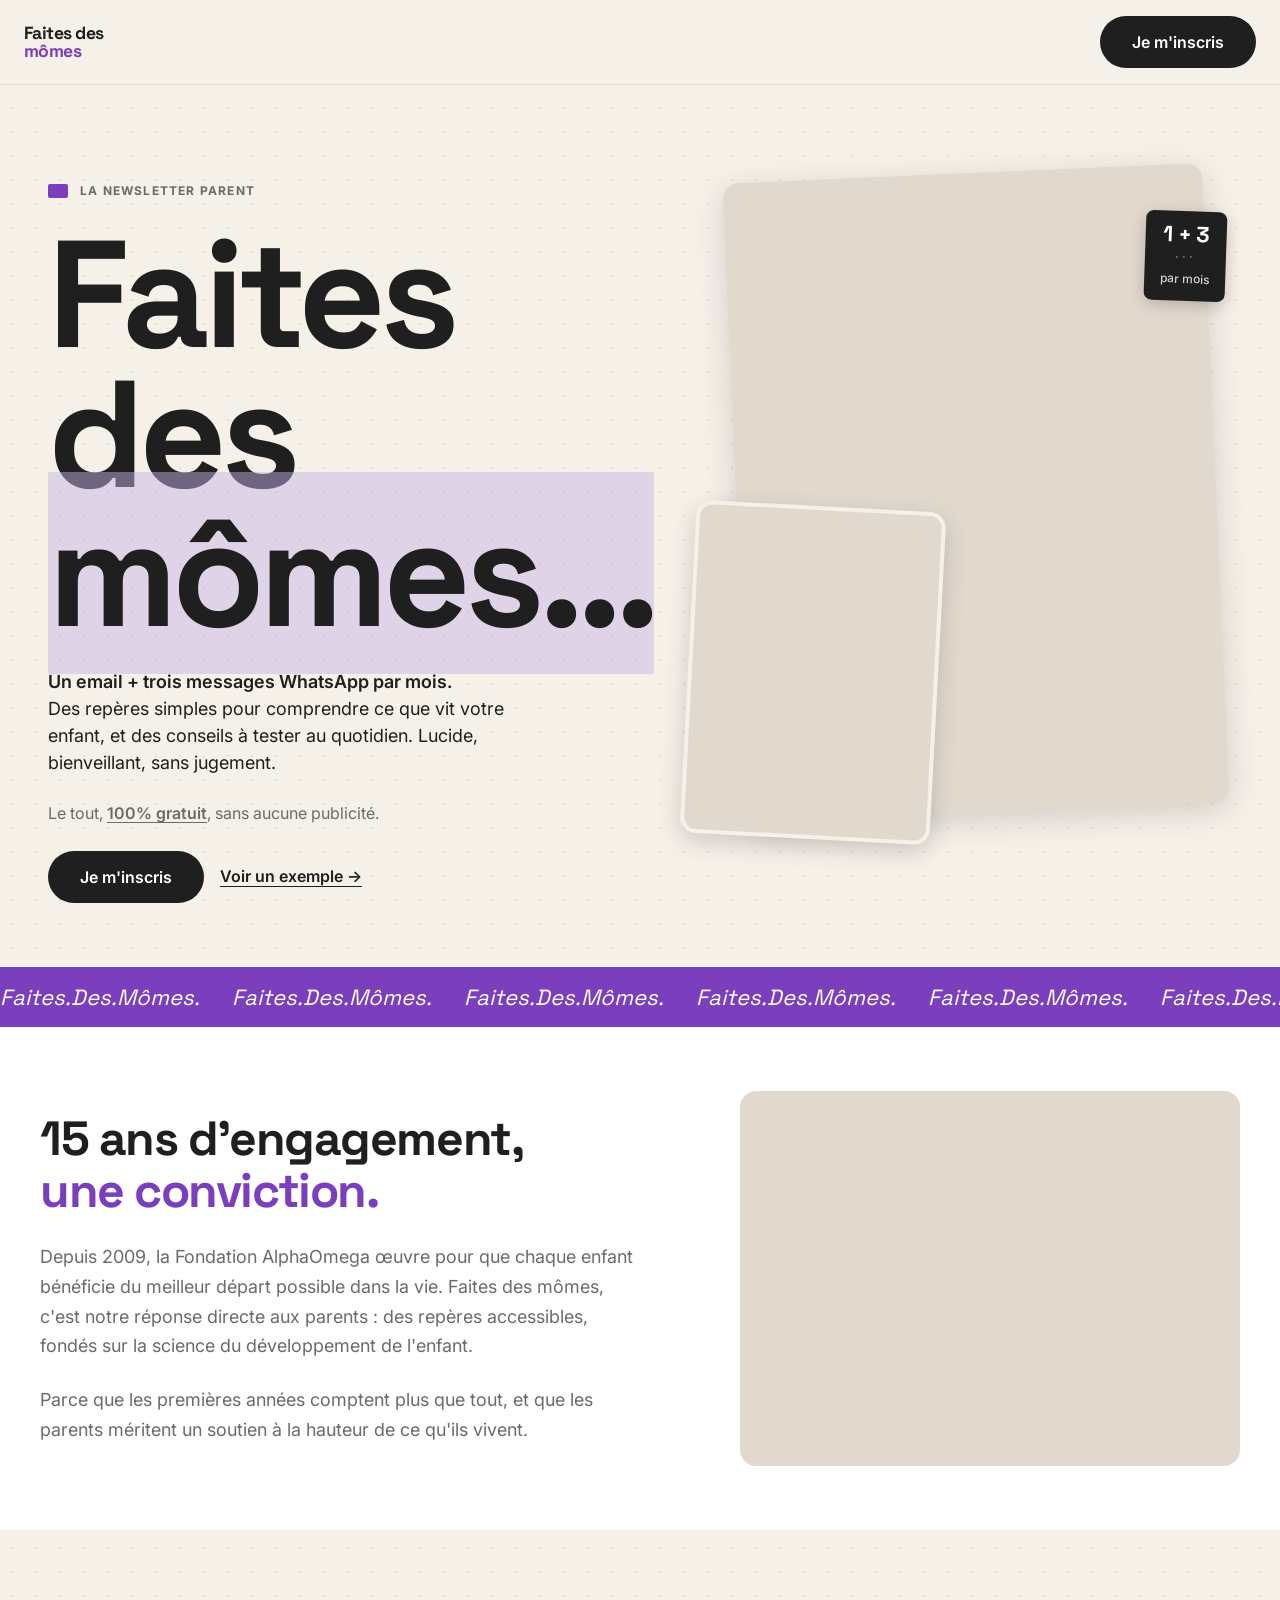
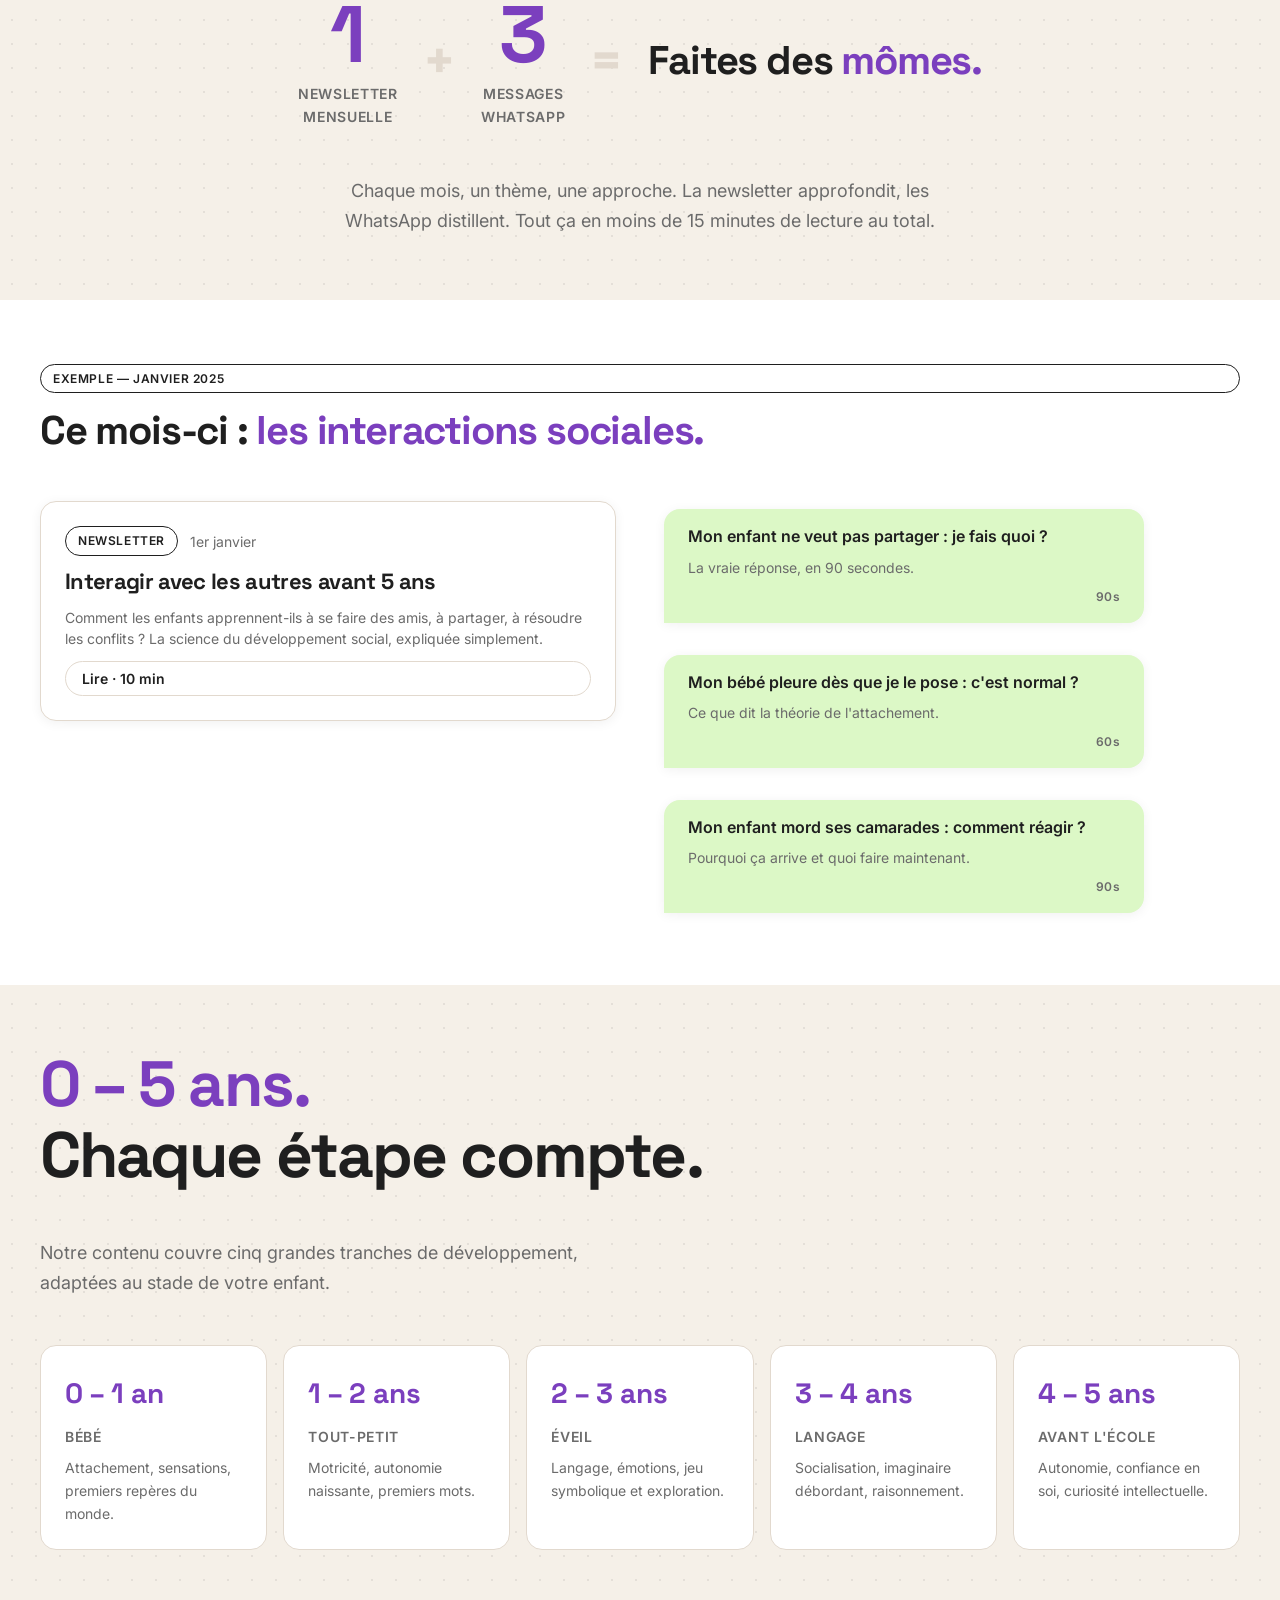
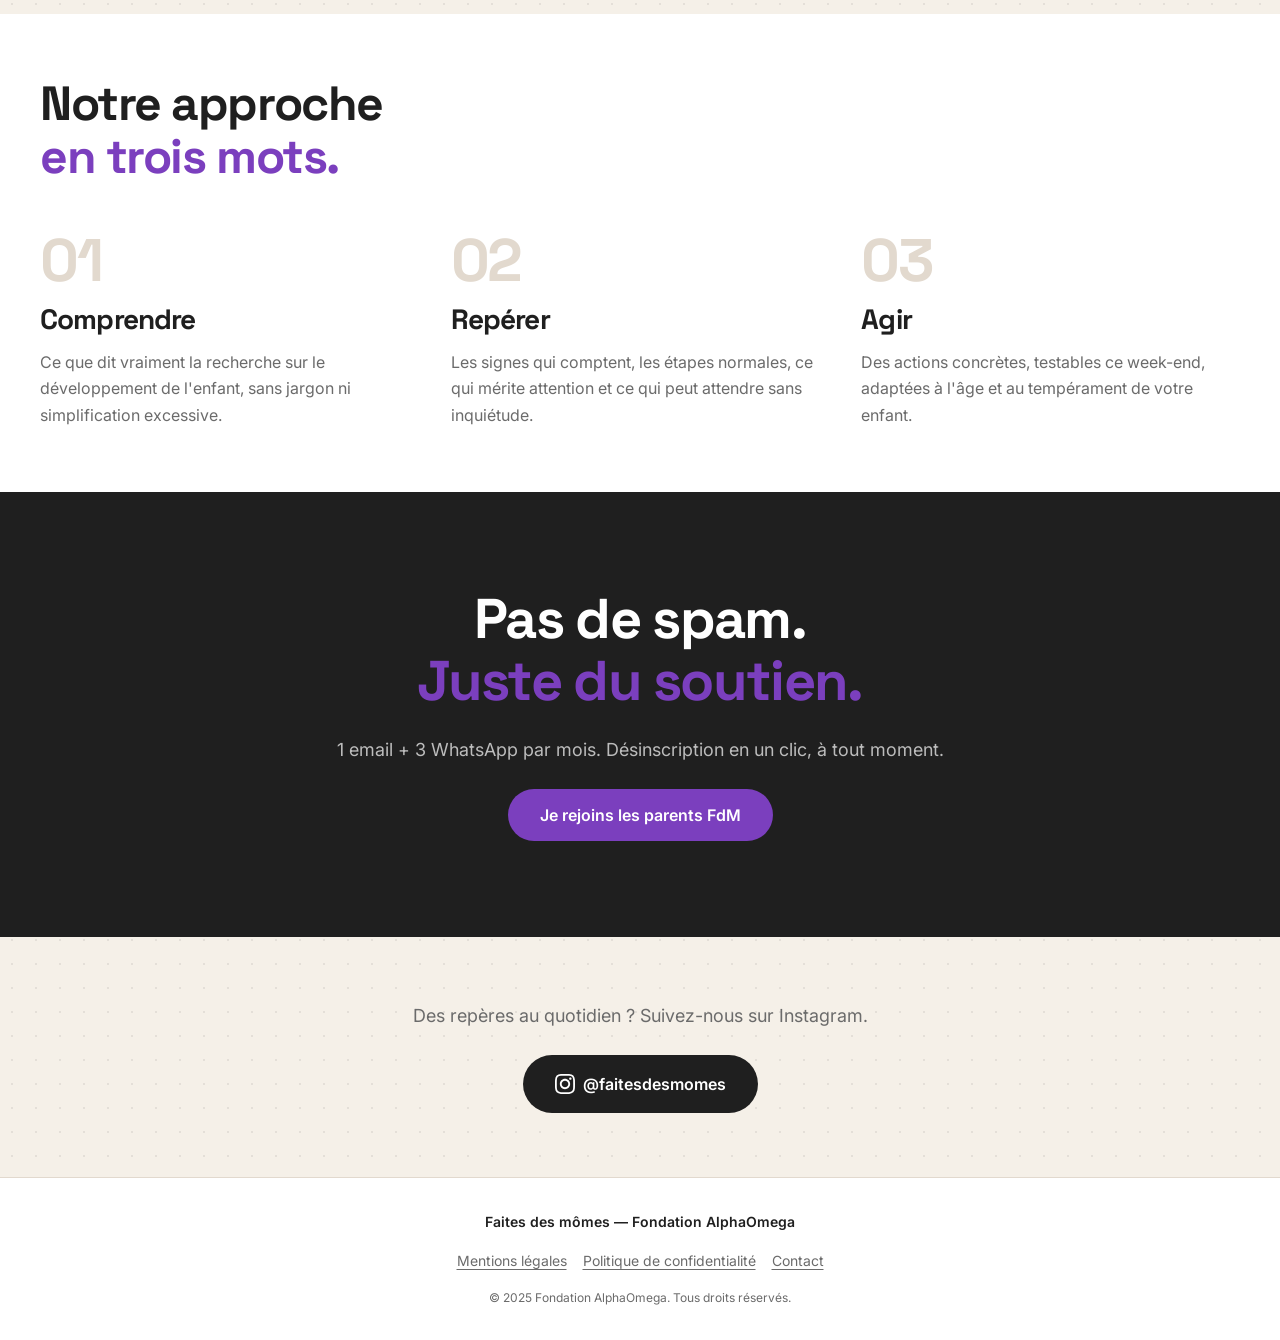
==== commit 6a20eb4f: "fix: placeholder SVG pour les images manquantes (supprime l'alt text visible) Co-Authored-By: Claude" ====
--- a/index.html
+++ b/index.html
@@ -64,7 +64,7 @@
           class="photo-stack__img photo-stack__img--back"
           loading="lazy"
           decoding="async"
-          onerror="this.style.background='var(--color-border)';this.removeAttribute('src')"
+          onerror="this.onerror=null;this.src='data:image/svg+xml,%3Csvg xmlns=%22http://www.w3.org/2000/svg%22 viewBox=%220 0 1 1%22%3E%3Crect fill=%22%23E2D9CE%22/%3E%3C/svg%3E'"
         >
         <img
           src="/assets/photo-hero-2.jpg"
@@ -72,7 +72,7 @@
           class="photo-stack__img photo-stack__img--front"
           loading="lazy"
           decoding="async"
-          onerror="this.style.background='var(--color-border)';this.removeAttribute('src')"
+          onerror="this.onerror=null;this.src='data:image/svg+xml,%3Csvg xmlns=%22http://www.w3.org/2000/svg%22 viewBox=%220 0 1 1%22%3E%3Crect fill=%22%23CFC5B8%22/%3E%3C/svg%3E'"
         >
         <div class="photo-badge" aria-hidden="true">
           <span class="photo-badge__num">1 + 3</span>
@@ -119,7 +119,7 @@
           alt="Enfant épanoui dans un environnement bienveillant"
           loading="lazy"
           decoding="async"
-          onerror="this.style.background='var(--color-border)';this.removeAttribute('src')"
+          onerror="this.onerror=null;this.src='data:image/svg+xml,%3Csvg xmlns=%22http://www.w3.org/2000/svg%22 viewBox=%220 0 1 1%22%3E%3Crect fill=%22%23E2D9CE%22/%3E%3C/svg%3E'"
         >
       </div>
     </div>
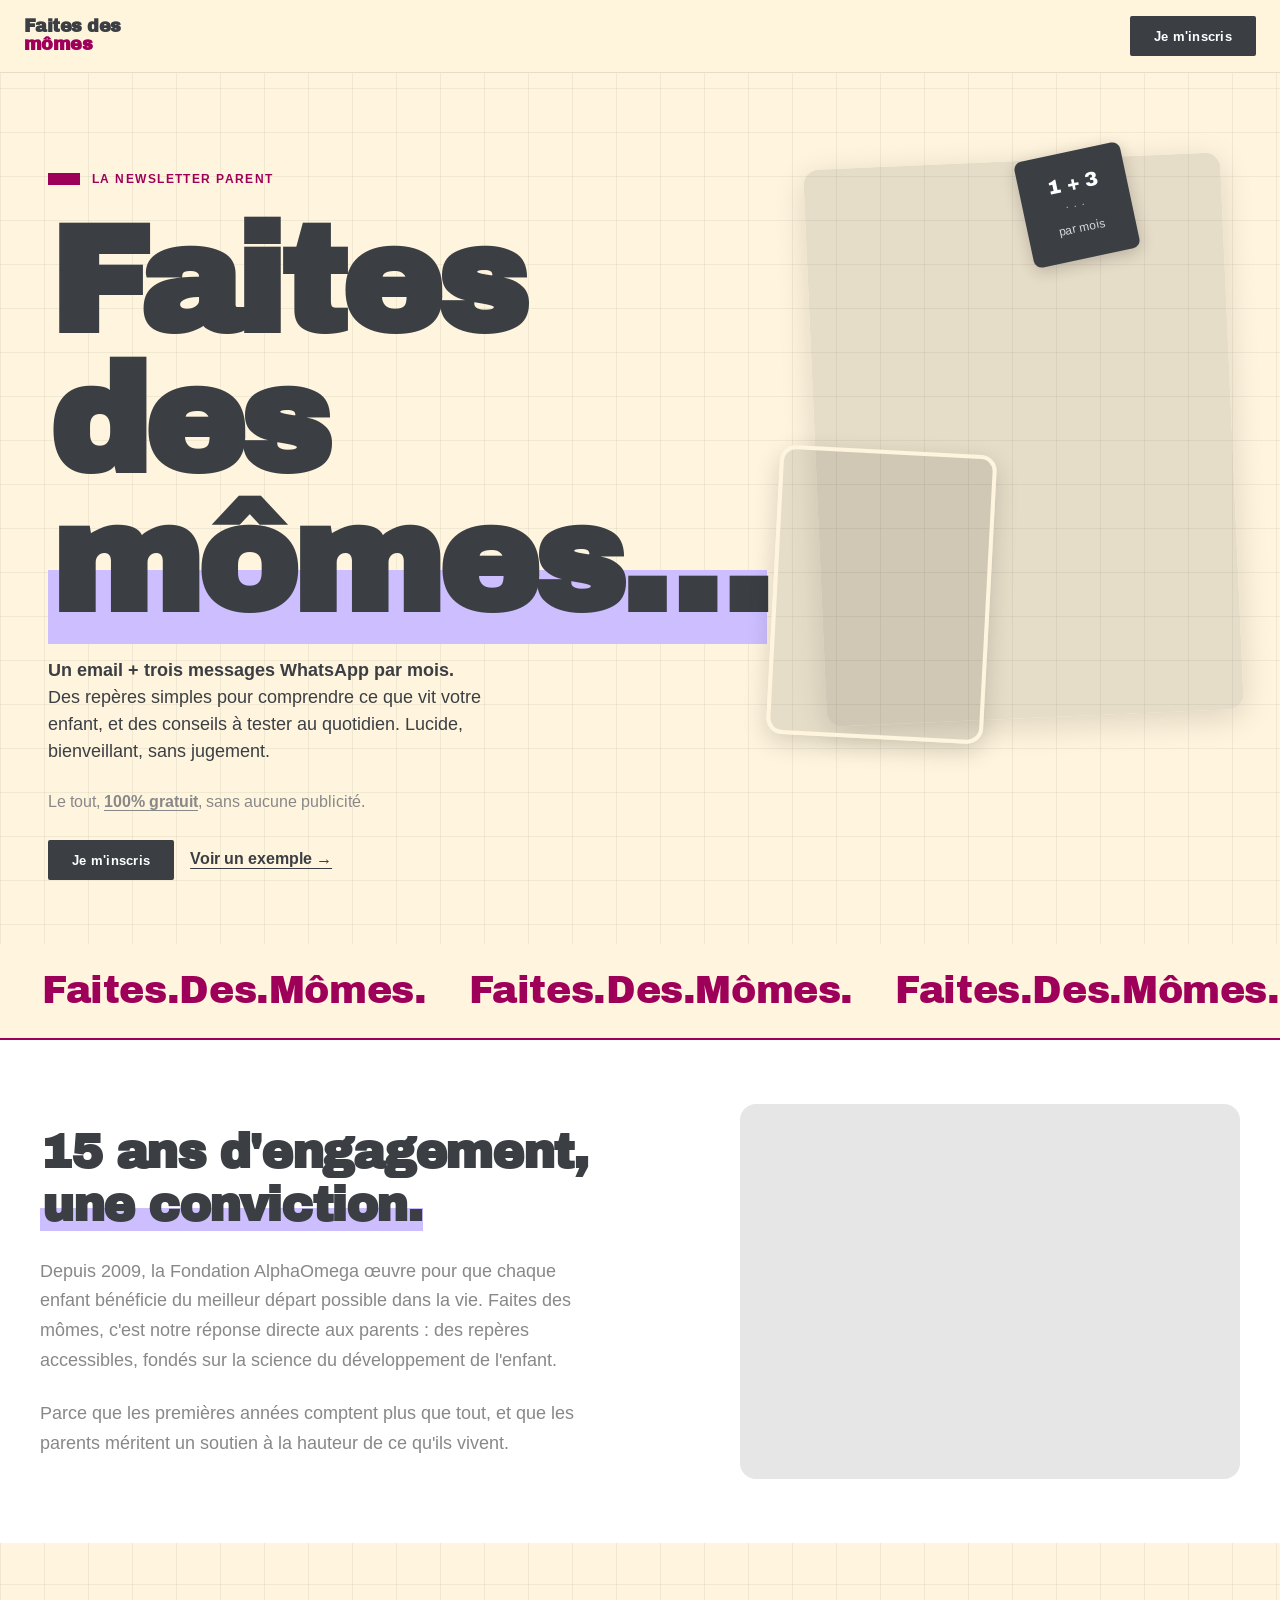
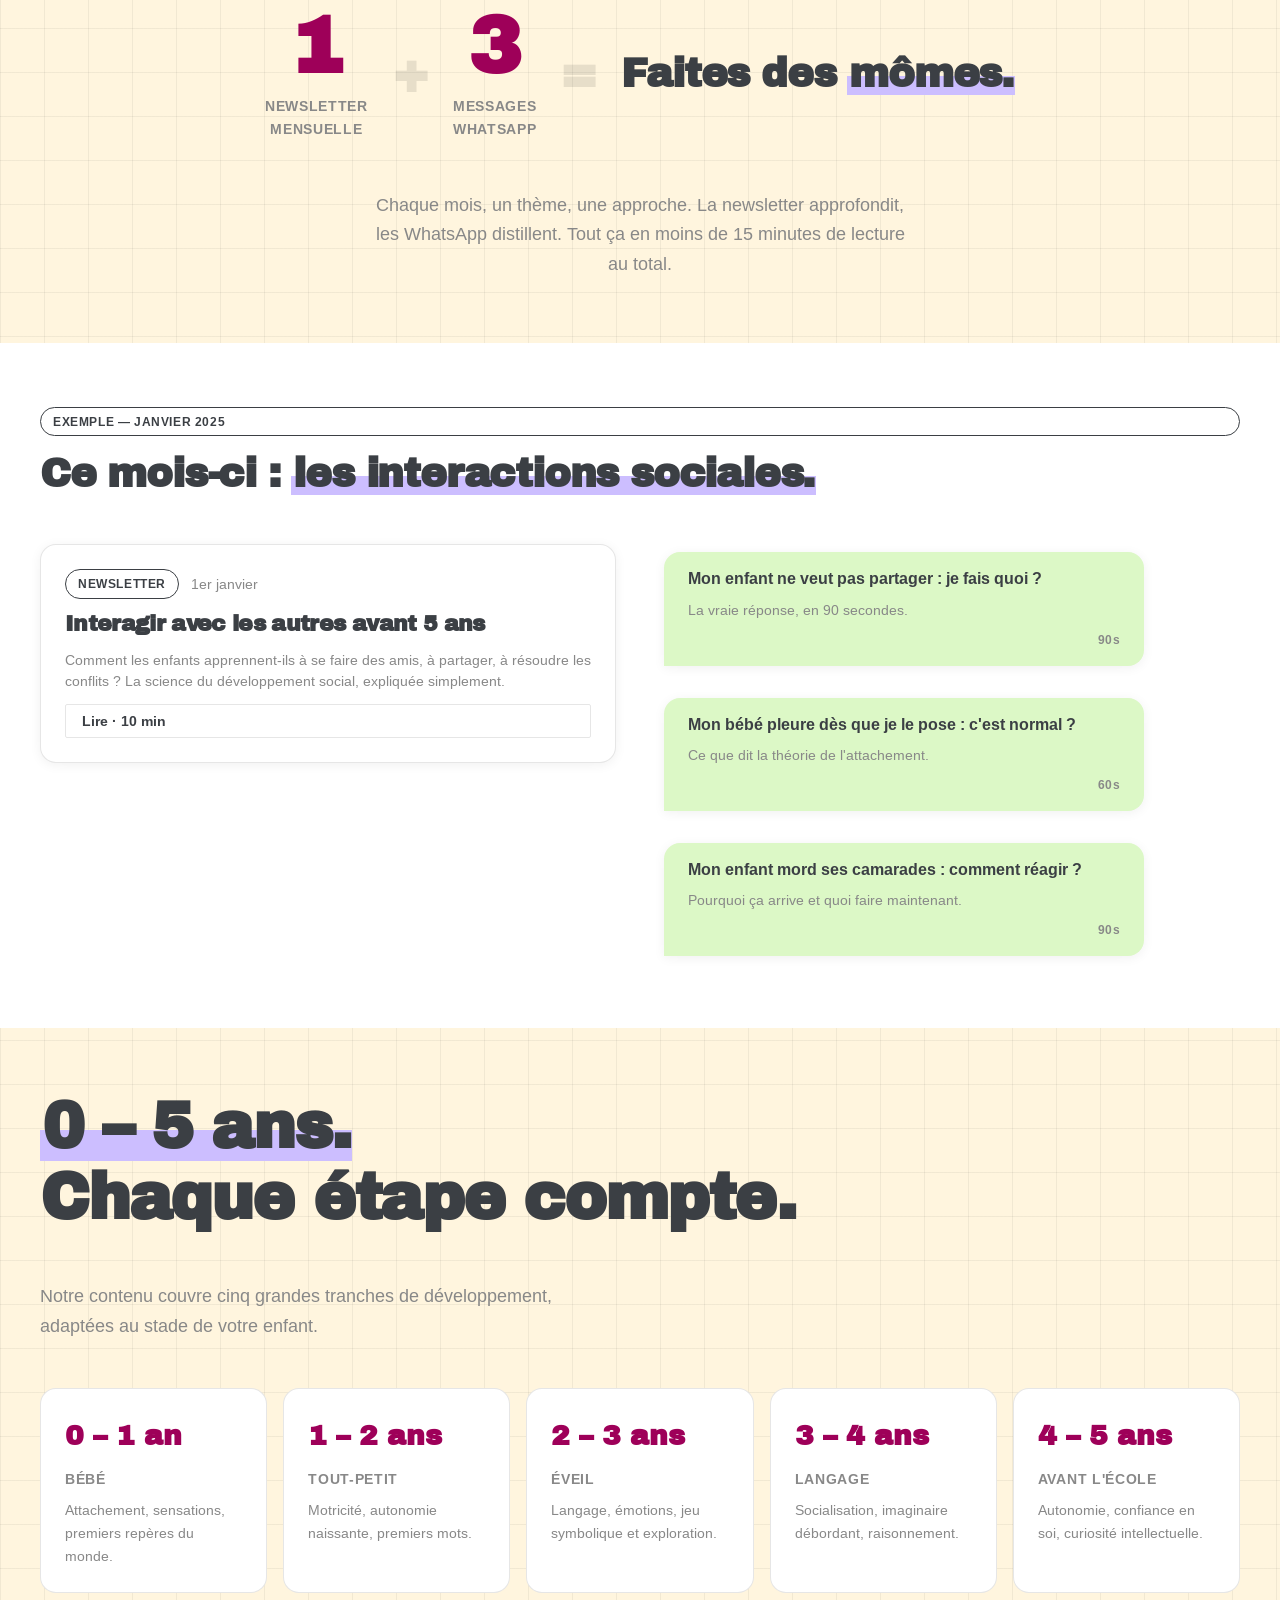
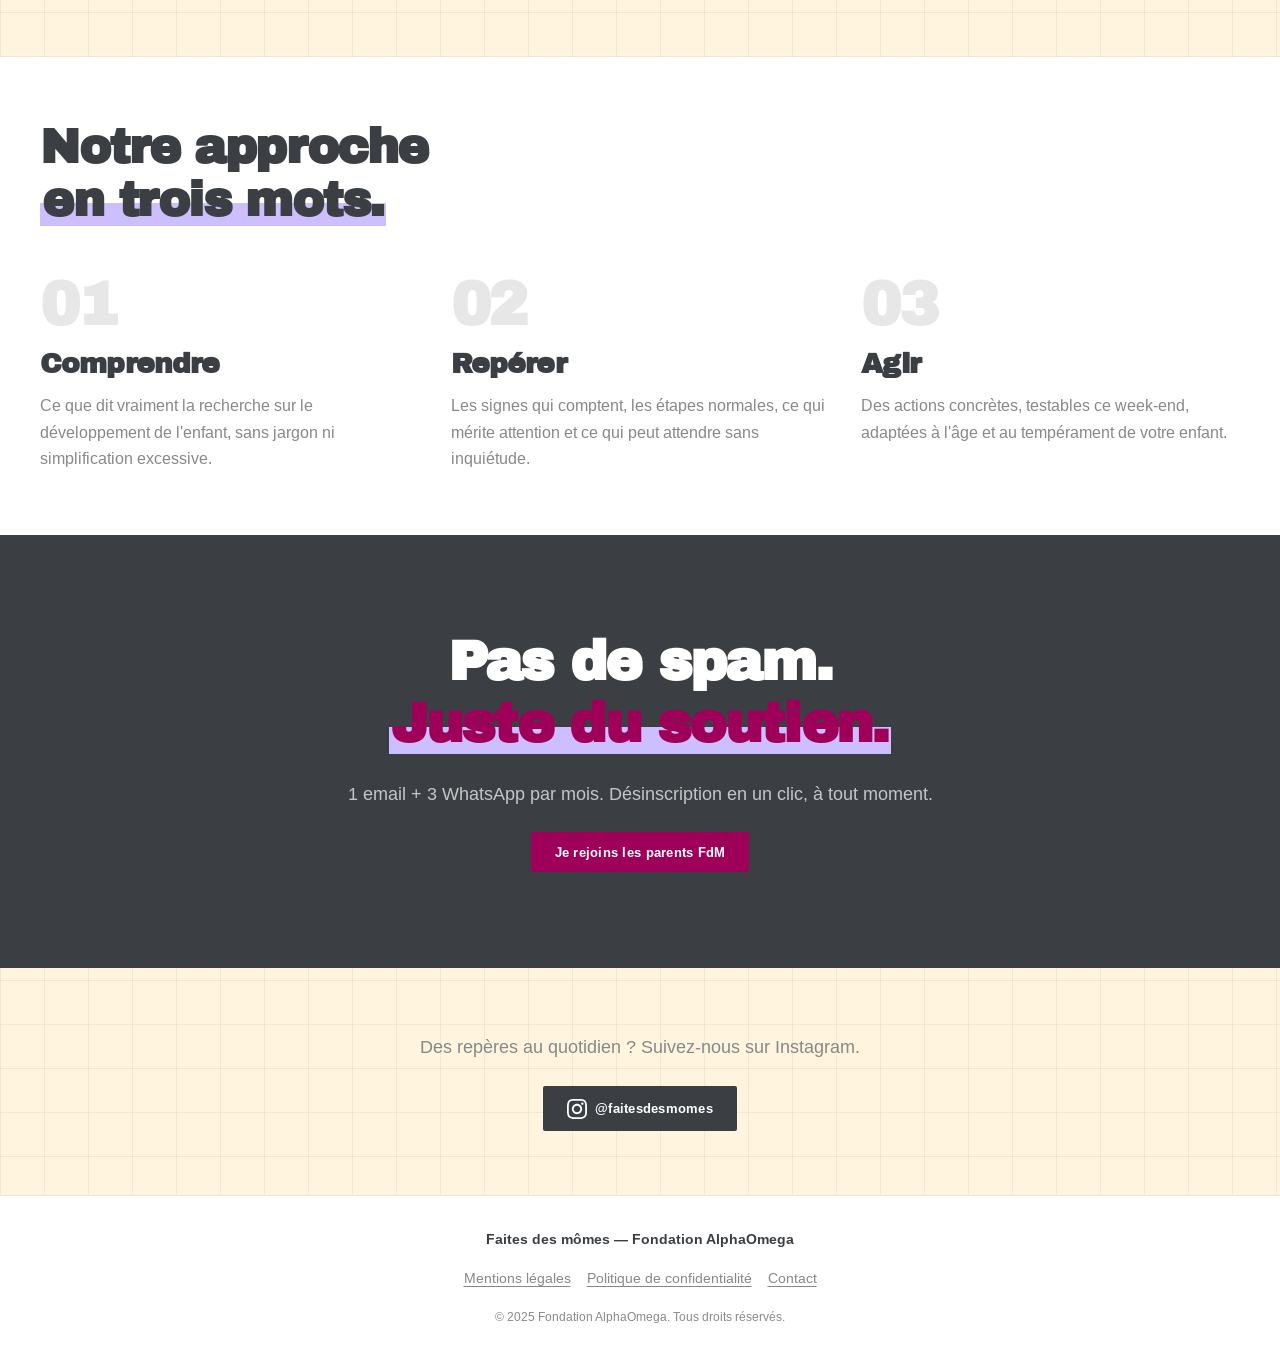
==== commit 30c2606d: "fix(da): recaler la DA sur les vraies valeurs du site faitesdesmomes.org - Couleur accent : violet #" ====
--- a/index.html
+++ b/index.html
@@ -3,7 +3,7 @@
 <head>
   <meta charset="UTF-8">
   <meta name="viewport" content="width=device-width, initial-scale=1.0">
-  <meta name="theme-color" content="#7B3FBE">
+  <meta name="theme-color" content="#9E0059">
   <meta name="description" content="Newsletter parentalité pour les 0-5 ans. Par la Fondation AlphaOmega.">
   <title>Faites des mômes</title>
 
@@ -24,7 +24,7 @@
   <!-- Fonts -->
   <link rel="preconnect" href="https://fonts.googleapis.com">
   <link rel="preconnect" href="https://fonts.gstatic.com" crossorigin>
-  <link href="https://fonts.googleapis.com/css2?family=Space+Grotesk:wght@400;500;700&family=Inter:wght@400;500;600&display=swap" rel="stylesheet">
+  <link href="https://fonts.googleapis.com/css2?family=Oswald:wght@700&family=Archivo+Black&family=Arimo:wght@400;500;700&display=swap" rel="stylesheet">
 
   <!-- CSS -->
   <link rel="stylesheet" href="/assets/css/tokens.css">
--- a/assets/css/tokens.css
+++ b/assets/css/tokens.css
@@ -1,30 +1,31 @@
 :root {
-  /* Couleurs */
-  --color-bg:          #F5F0E8;
+  /* Couleurs — source : faitesdesmomes.org/css/styles.css */
+  --color-bg:          #FFF5DE;   /* crème chaude — fond général */
   --color-bg-section:  #FFFFFF;
-  --color-accent:      #7B3FBE;
-  --color-accent-dark: #6B2FAE;
-  --color-highlight:   rgba(196, 177, 230, 0.48);
-  --color-text:        #1F1F1F;
-  --color-text-light:  #6B6B6B;
-  --color-border:      #E2D9CE;
+  --color-accent:      #9E0059;   /* framboise — CTAs, highlights */
+  --color-accent-dark: #7a0045;
+  --color-purple:      #6600DD;   /* violet vif — accent secondaire */
+  --color-highlight:   #CCBEFF;   /* lavande — surlignage texte */
+  --color-text:        #3b3f44;   /* encre */
+  --color-text-light:  #888888;
+  --color-border:      rgba(18,18,18,0.10);
   --color-whatsapp:    #25D366;
   --color-overlay:     rgba(26,26,26,0.55);
 
   /* Typographie */
-  --font-display: 'Space Grotesk', system-ui, sans-serif;
-  --font-body:    'Inter', system-ui, sans-serif;
+  --font-display: 'Archivo Black', 'Oswald', sans-serif;
+  --font-body:    'Arimo', 'Arial', sans-serif;
 
-  --size-xs:   0.75rem;
-  --size-sm:   0.875rem;
-  --size-base: 1rem;
-  --size-md:   1.125rem;
-  --size-lg:   1.375rem;
-  --size-xl:   1.75rem;
-  --size-2xl:  2.25rem;
-  --size-3xl:  3rem;
-  --size-4xl:  3.75rem;
-  --size-5xl:  4.5rem;
+  --size-xs:   0.75rem;   /*  12px */
+  --size-sm:   0.875rem;  /*  14px */
+  --size-base: 1rem;      /*  16px */
+  --size-md:   1.125rem;  /*  18px */
+  --size-lg:   1.375rem;  /*  22px */
+  --size-xl:   1.75rem;   /*  28px */
+  --size-2xl:  2.25rem;   /*  36px */
+  --size-3xl:  3rem;      /*  48px */
+  --size-4xl:  3.75rem;   /*  60px */
+  --size-5xl:  4.5rem;    /*  72px */
 
   /* Spacing */
   --space-1:  0.25rem;
--- a/assets/css/base.css
+++ b/assets/css/base.css
@@ -13,8 +13,10 @@
 body {
   font-family: var(--font-body);
   background-color: var(--color-bg);
-  background-image: radial-gradient(circle, rgba(0,0,0,0.07) 1px, transparent 1px);
-  background-size: 24px 24px;
+  background-image:
+    linear-gradient(rgba(18,18,18,0.06) 1px, transparent 1px),
+    linear-gradient(90deg, rgba(18,18,18,0.06) 1px, transparent 1px);
+  background-size: 44px 44px;
   color: var(--color-text);
   line-height: 1.65;
   -webkit-font-smoothing: antialiased;
@@ -33,7 +35,11 @@
 
 h1 em, h2 em, h3 em {
   font-style: normal;
-  color: var(--color-accent);
+  color: inherit;
+  background: linear-gradient(transparent 55%, var(--color-highlight) 55%);
+  padding: 0 2px;
+  -webkit-box-decoration-break: clone;
+  box-decoration-break: clone;
 }
 
 p {
--- a/assets/css/components.css
+++ b/assets/css/components.css
@@ -6,13 +6,14 @@
   display: inline-flex;
   align-items: center;
   gap: var(--space-2);
-  padding: var(--space-4) var(--space-8);
+  padding: var(--space-3) var(--space-6);
   background: var(--color-text);
   color: #FFFFFF;
   font-family: var(--font-body);
-  font-size: var(--size-base);
-  font-weight: 600;
-  border-radius: var(--radius-full);
+  font-size: 13px;
+  font-weight: 700;
+  letter-spacing: 0.02em;
+  border-radius: 2px;
   border: none;
   cursor: pointer;
   transition: background var(--transition-fast), transform var(--transition-fast);
@@ -39,7 +40,7 @@
   font-size: var(--size-sm);
   font-weight: 600;
   border: 1.5px solid var(--color-border);
-  border-radius: var(--radius-full);
+  border-radius: 2px;
   cursor: pointer;
   transition: border-color var(--transition-fast), color var(--transition-fast);
 }
@@ -80,19 +81,21 @@
 
 .ticker {
   overflow: hidden;
-  background: var(--color-accent);
-  color: #FFF;
+  background: var(--color-bg);
+  color: var(--color-accent);
+  border-bottom: 2px solid var(--color-accent);
 }
 
 .ticker__track {
-  display: flex;
-  gap: var(--space-8);
+  display: inline-flex;
+  gap: 42px;
   white-space: nowrap;
-  animation: ticker-scroll 22s linear infinite;
+  animation: ticker-scroll 28s linear infinite;
   font-family: var(--font-display);
-  font-style: italic;
-  font-size: var(--size-lg);
-  padding: var(--space-3) 0;
+  font-size: 38px;
+  letter-spacing: -0.01em;
+  padding: var(--space-4) 0;
+  padding-left: 42px;
 }
 
 /* ================================================================
@@ -391,7 +394,7 @@
 
 .modal__option:has(input:checked) {
   border-color: var(--color-accent);
-  background: rgba(123,63,190,0.06);
+  background: rgba(158,0,89,0.06);
 }
 
 .modal__checkboxes {
@@ -425,7 +428,7 @@
 
 .modal__checkbox:has(input:checked) {
   border-color: var(--color-accent);
-  background: rgba(123,63,190,0.06);
+  background: rgba(158,0,89,0.06);
 }
 
 .modal__back {
@@ -470,7 +473,7 @@
   align-items: center;
   justify-content: space-between;
   padding: var(--space-4) var(--space-6);
-  background: rgba(245,240,232,0.94);
+  background: rgba(255,245,222,0.94);
   backdrop-filter: blur(12px);
   -webkit-backdrop-filter: blur(12px);
   border-bottom: 1px solid var(--color-border);
@@ -516,20 +519,19 @@
 
 .hero-tag__bullet {
   display: block;
-  width: 20px;
-  height: 14px;
+  width: 32px;
+  height: 12px;
   background: var(--color-accent);
-  border-radius: 2px;
   flex-shrink: 0;
 }
 
 .hero-tag__text {
   font-family: var(--font-body);
-  font-size: var(--size-xs);
+  font-size: 12px;
   font-weight: 700;
-  letter-spacing: 0.1em;
+  letter-spacing: 0.12em;
   text-transform: uppercase;
-  color: var(--color-text-light);
+  color: var(--color-accent);
 }
 
 .hero__title {
@@ -540,15 +542,14 @@
   max-width: 12ch;
 }
 
-/* Effet highlight marker (fond violet derrière "mômes...") */
+/* Surlignage lavande sous le texte — même technique que le site original */
 .hero-highlight {
   display: inline;
-  background: var(--color-highlight);
-  padding: 4px 0;
+  background: linear-gradient(transparent 55%, var(--color-highlight) 55%);
+  padding: 0 2px;
   -webkit-box-decoration-break: clone;
   box-decoration-break: clone;
   color: inherit;
-  border-radius: 2px;
 }
 
 .hero__subtitle {
@@ -642,26 +643,28 @@
 /* Badge "1+3 par mois" superposé sur les photos */
 .photo-badge {
   position: absolute;
-  top: 6%;
-  right: -2%;
+  top: -10px;
+  left: 50%;
   z-index: 3;
   background: var(--color-text);
   color: #FFFFFF;
-  border-radius: var(--radius-md);
-  padding: var(--space-3) var(--space-4);
-  display: flex;
-  flex-direction: column;
-  align-items: center;
-  gap: 2px;
+  border-radius: 8px;
+  padding: 0;
+  width: 108px;
+  height: 108px;
+  display: flex;
+  flex-direction: column;
+  align-items: center;
+  justify-content: center;
+  gap: 3px;
   box-shadow: 0 4px 16px rgba(0,0,0,0.2);
-  transform: rotate(2deg);
+  transform: rotate(-12deg);
 }
 
 .photo-badge__num {
   font-family: var(--font-display);
-  font-size: var(--size-lg);
-  font-weight: 700;
-  letter-spacing: -0.03em;
+  font-size: 20px;
+  letter-spacing: -0.02em;
   line-height: 1;
 }
 
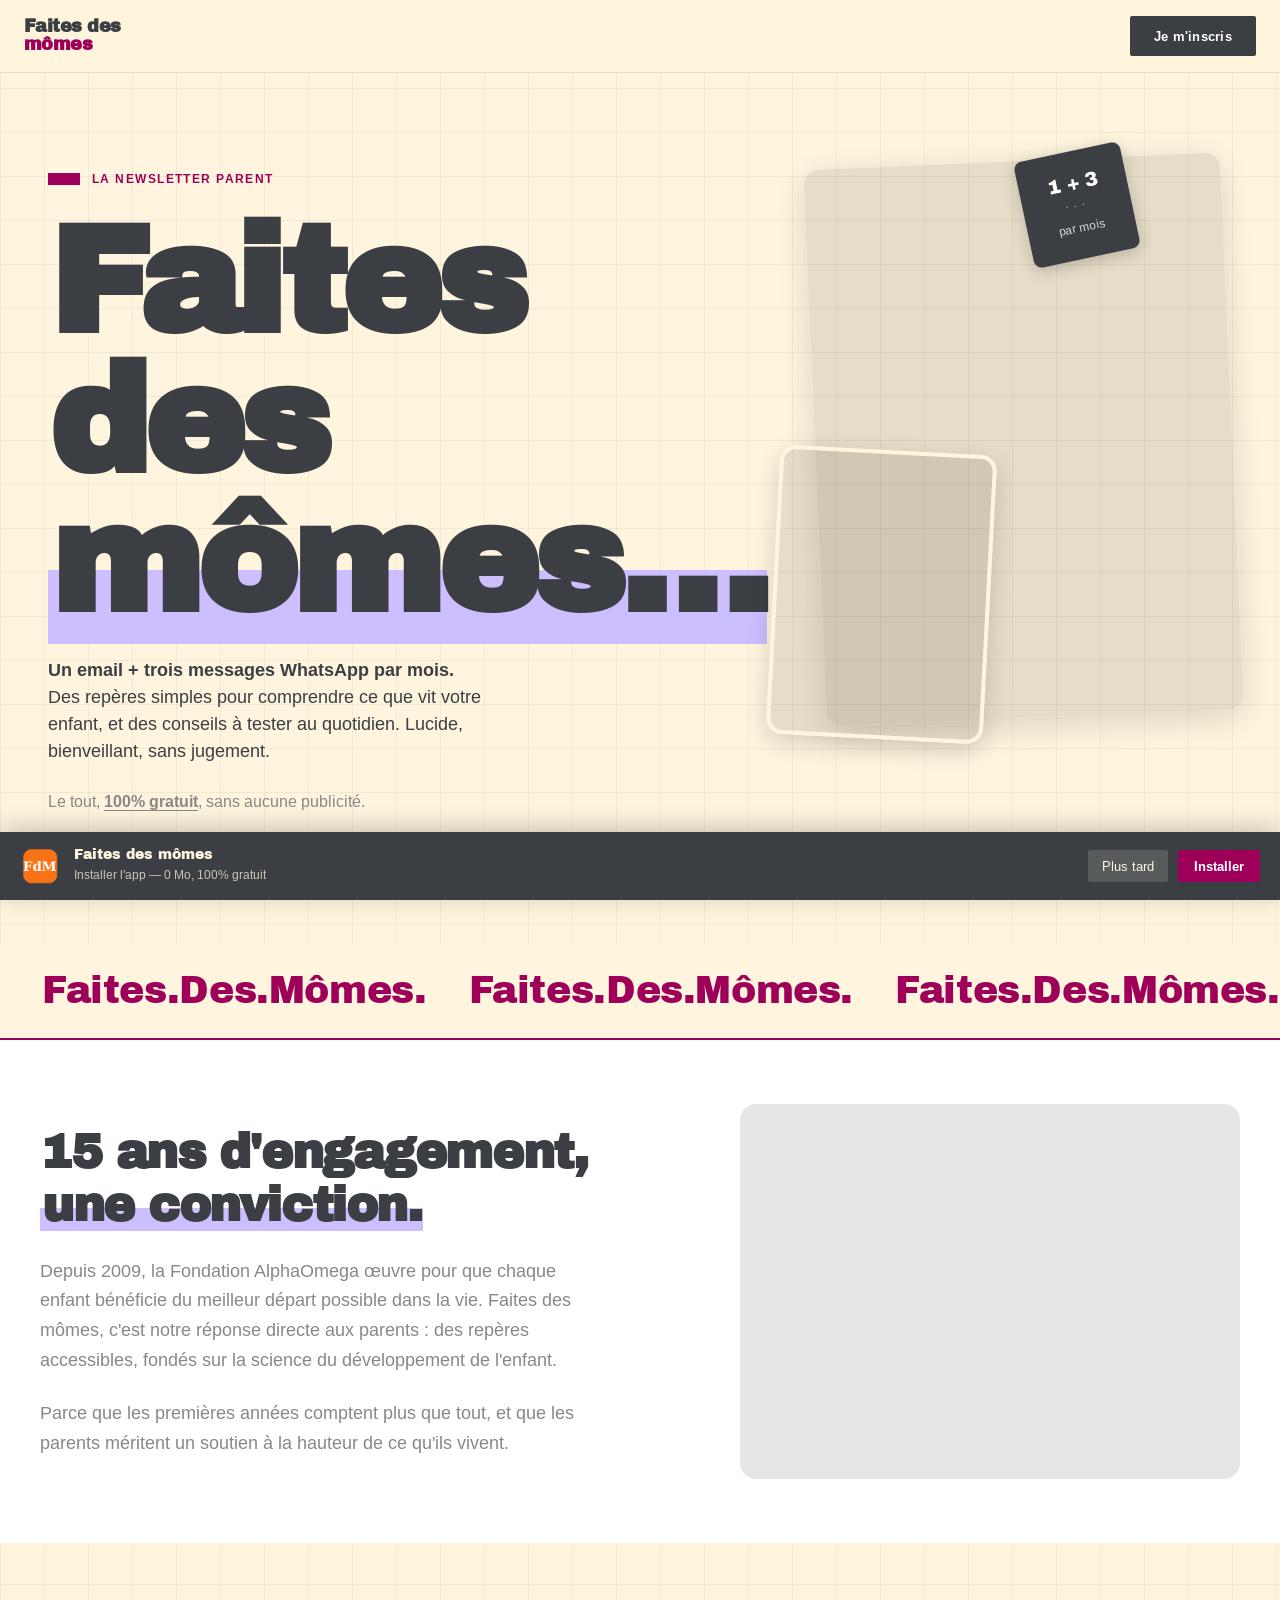
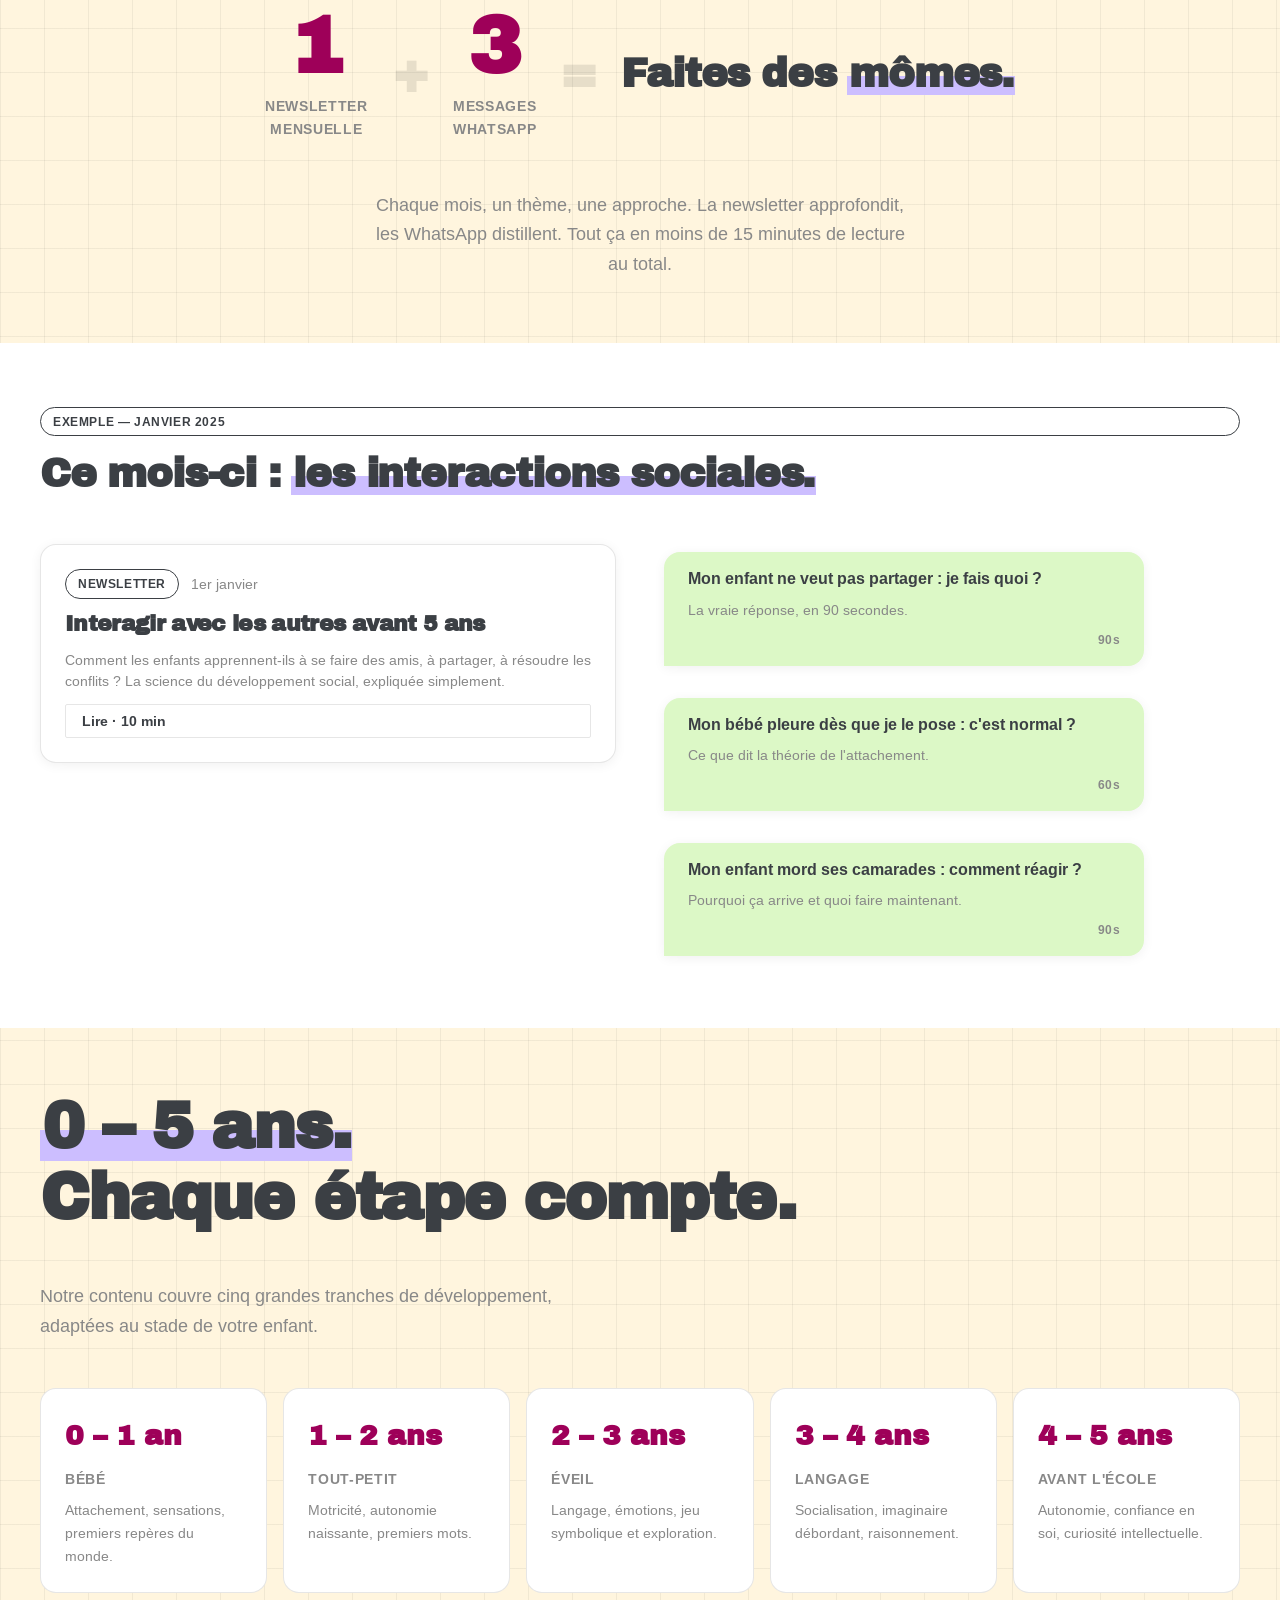
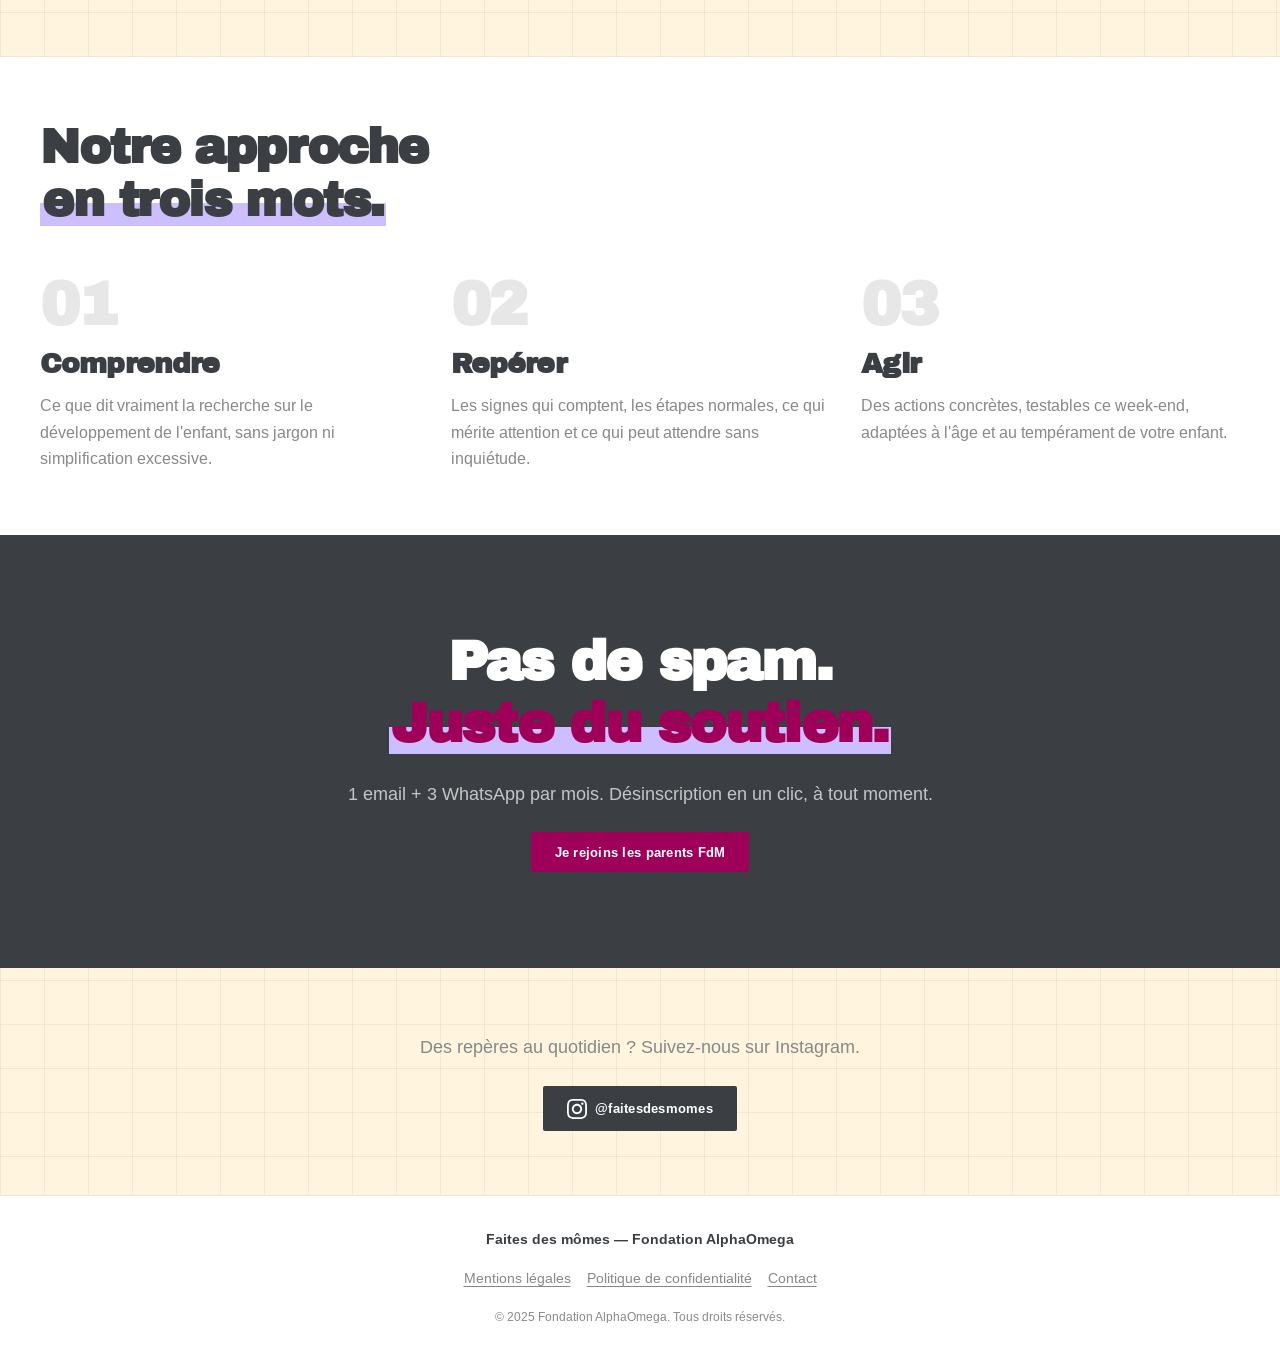
==== commit e5177f86: "feat(pwa): ajouter le prompt d'installation et la bannière A2HS - Capture beforeinstallprompt pour A" ====
--- a/index.html
+++ b/index.html
@@ -418,7 +418,39 @@
     </div>
   </div>
 
+  <!-- Bannière installation PWA (Android Chrome) -->
+  <div id="pwa-banner" hidden style="
+    position:fixed;bottom:0;left:0;right:0;z-index:9000;
+    background:#3b3f44;color:#FFF5DE;
+    display:flex;align-items:center;justify-content:space-between;
+    padding:14px 20px;gap:16px;
+    box-shadow:0 -4px 24px rgba(0,0,0,0.22);
+  ">
+    <div style="display:flex;align-items:center;gap:14px;min-width:0">
+      <img src="/assets/icons/icon-96.png" alt="" width="40" height="40" style="border-radius:10px;flex-shrink:0">
+      <div style="min-width:0">
+        <p style="font-family:'Archivo Black',sans-serif;font-size:14px;margin:0;line-height:1.1">Faites des mômes</p>
+        <p style="font-size:12px;opacity:.75;margin:0;margin-top:2px">Installer l'app — 0 Mo, 100% gratuit</p>
+      </div>
+    </div>
+    <div style="display:flex;align-items:center;gap:10px;flex-shrink:0">
+      <button onclick="document.getElementById('pwa-banner').hidden=true" style="
+        background:rgba(255,245,222,0.15);color:#FFF5DE;border:none;
+        padding:8px 14px;font-size:13px;cursor:pointer;border-radius:2px
+      ">Plus tard</button>
+      <button onclick="pwaInstall().then(ok=>{ if(ok) document.getElementById('pwa-banner').hidden=true })" style="
+        background:#9E0059;color:#fff;border:none;
+        padding:8px 16px;font-weight:700;font-size:13px;cursor:pointer;border-radius:2px
+      ">Installer</button>
+    </div>
+  </div>
+
   <script src="/assets/js/sw-register.js"></script>
   <script src="/assets/js/main.js" type="module"></script>
+  <script>
+    document.addEventListener('pwa:installable', () => {
+      document.getElementById('pwa-banner').hidden = false;
+    });
+  </script>
 </body>
 </html>
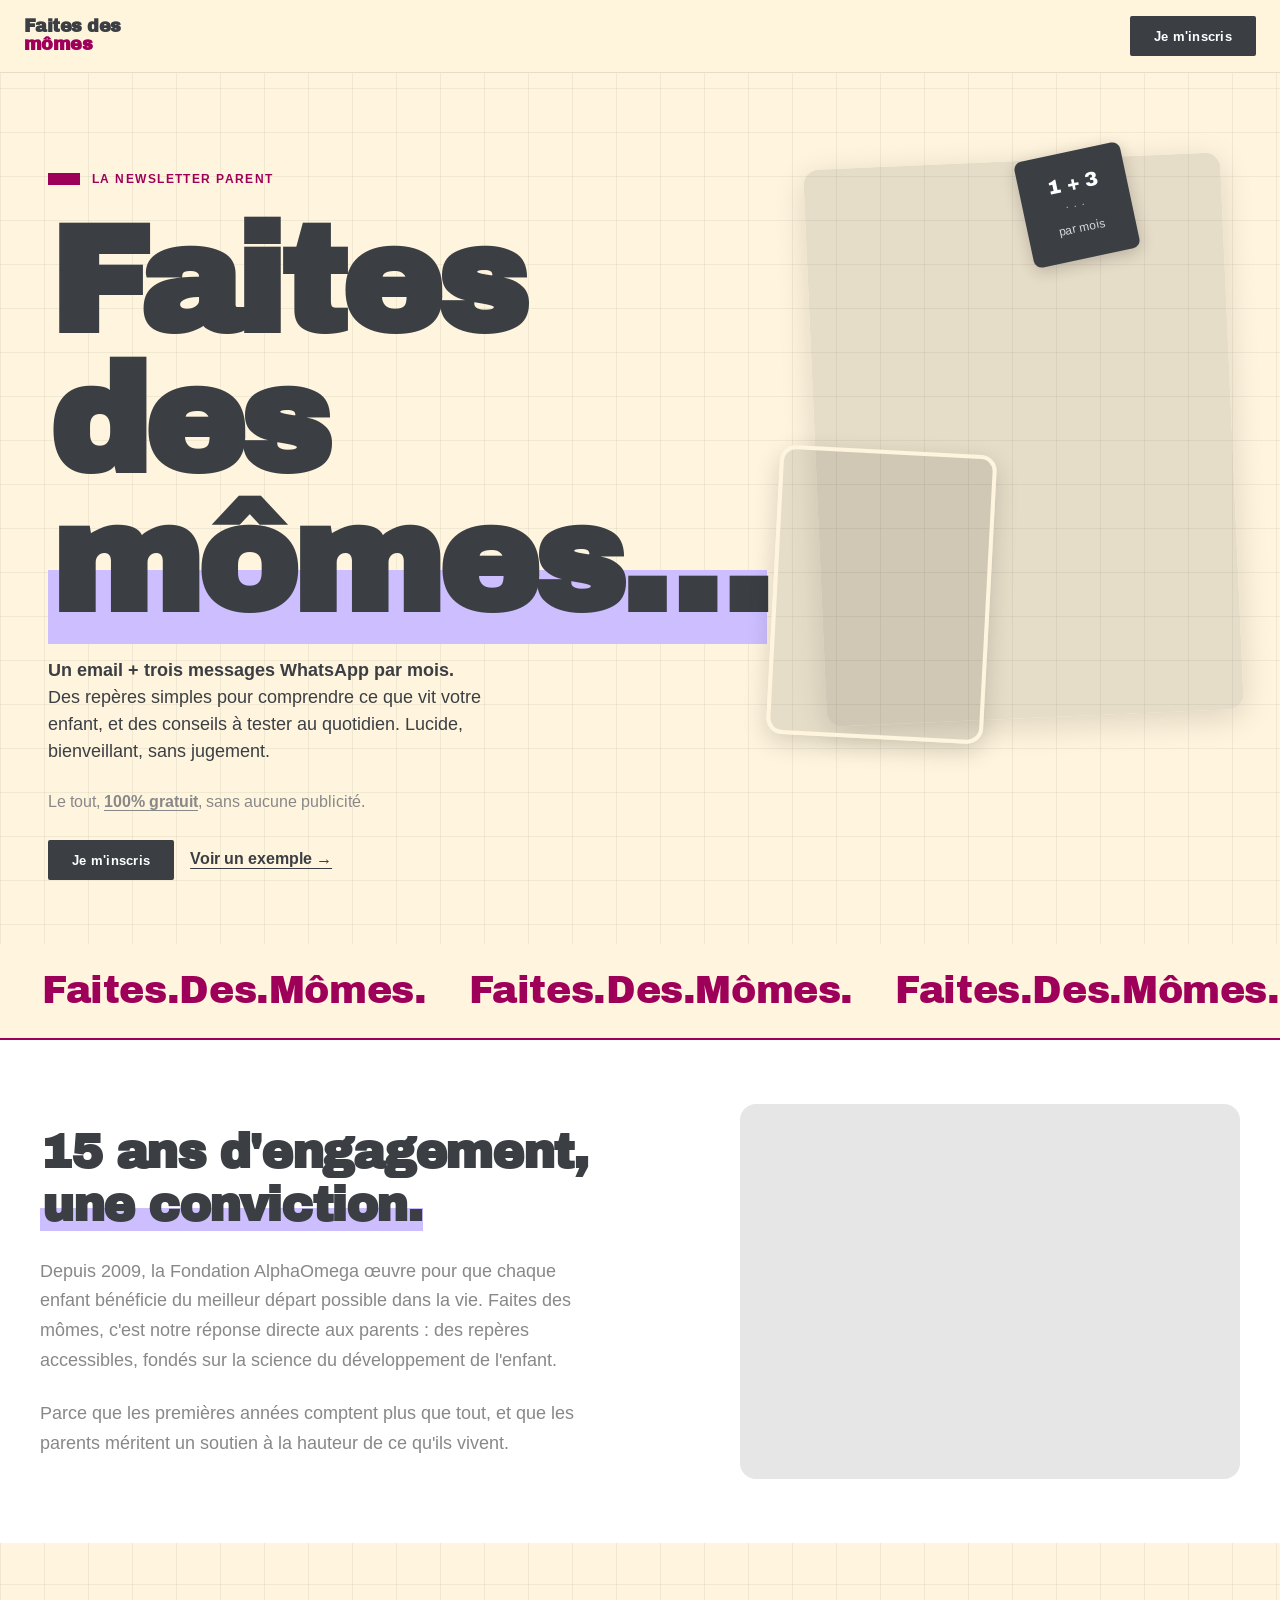
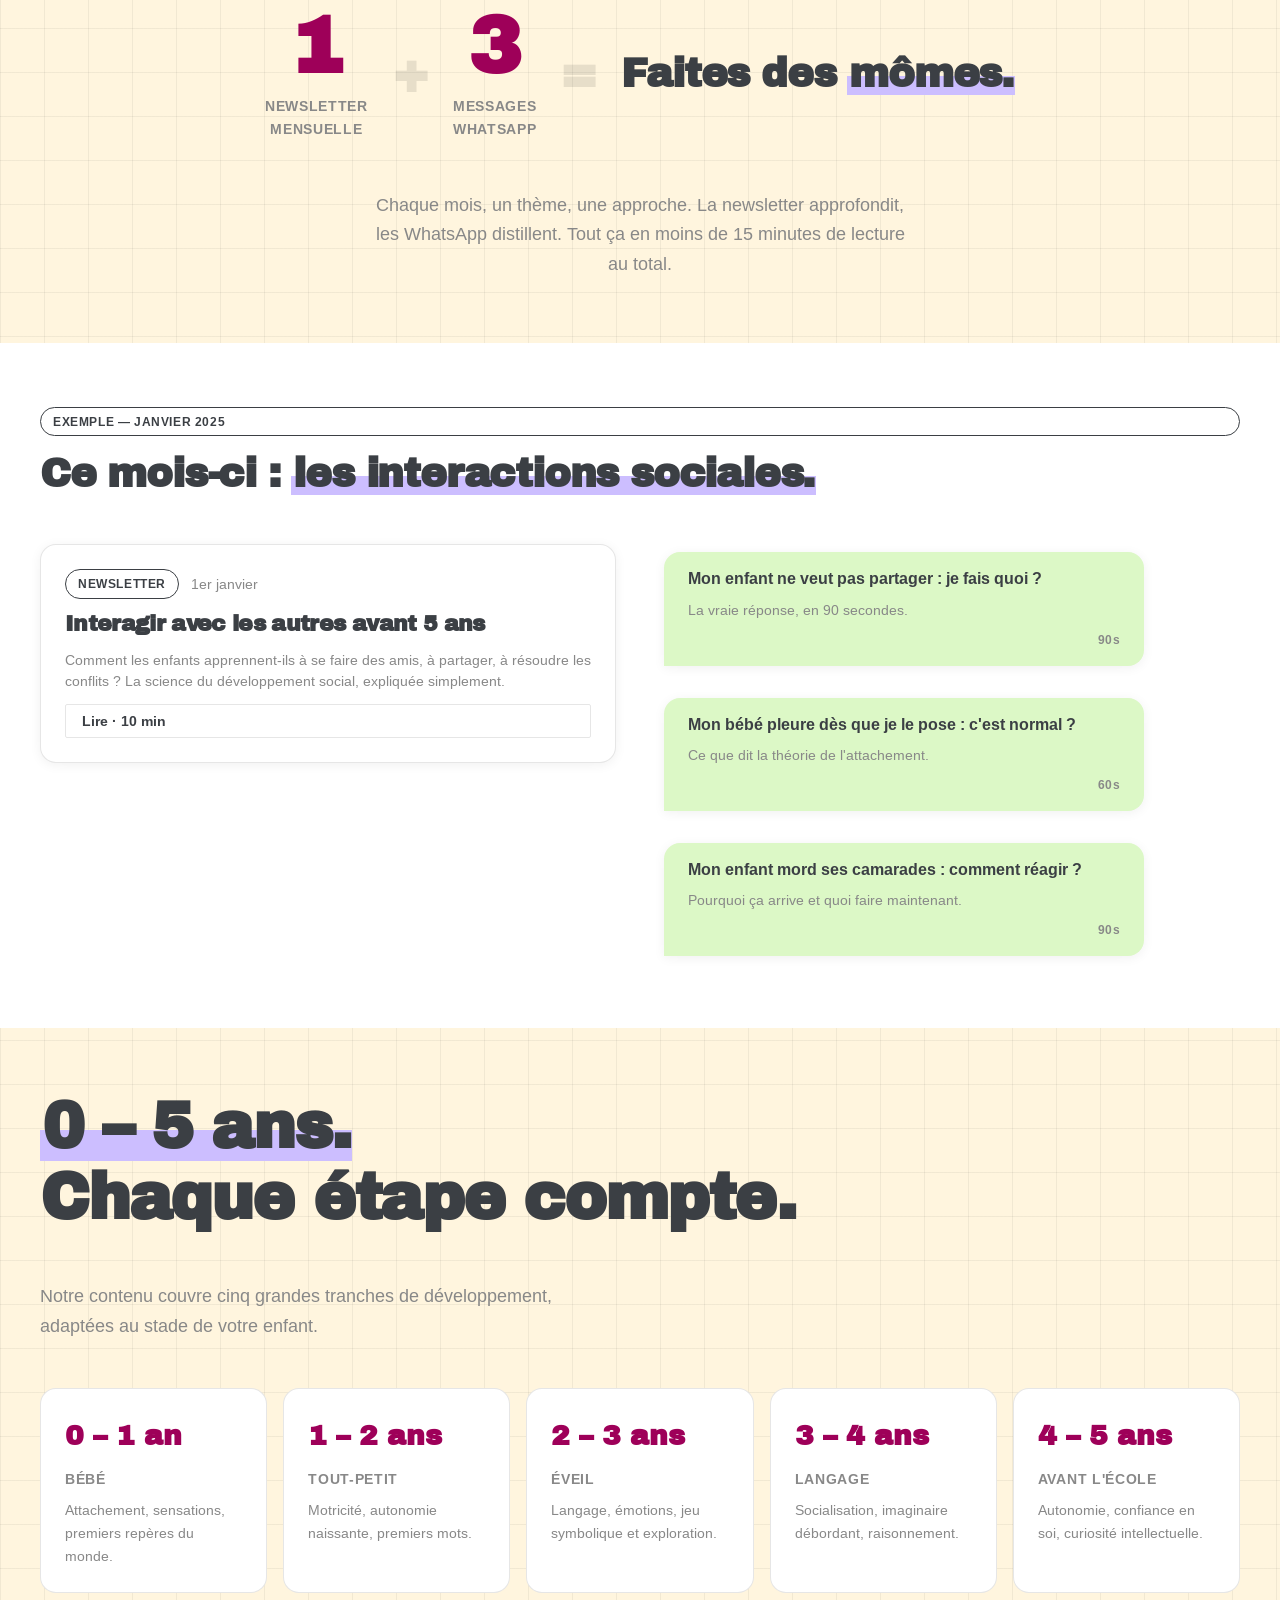
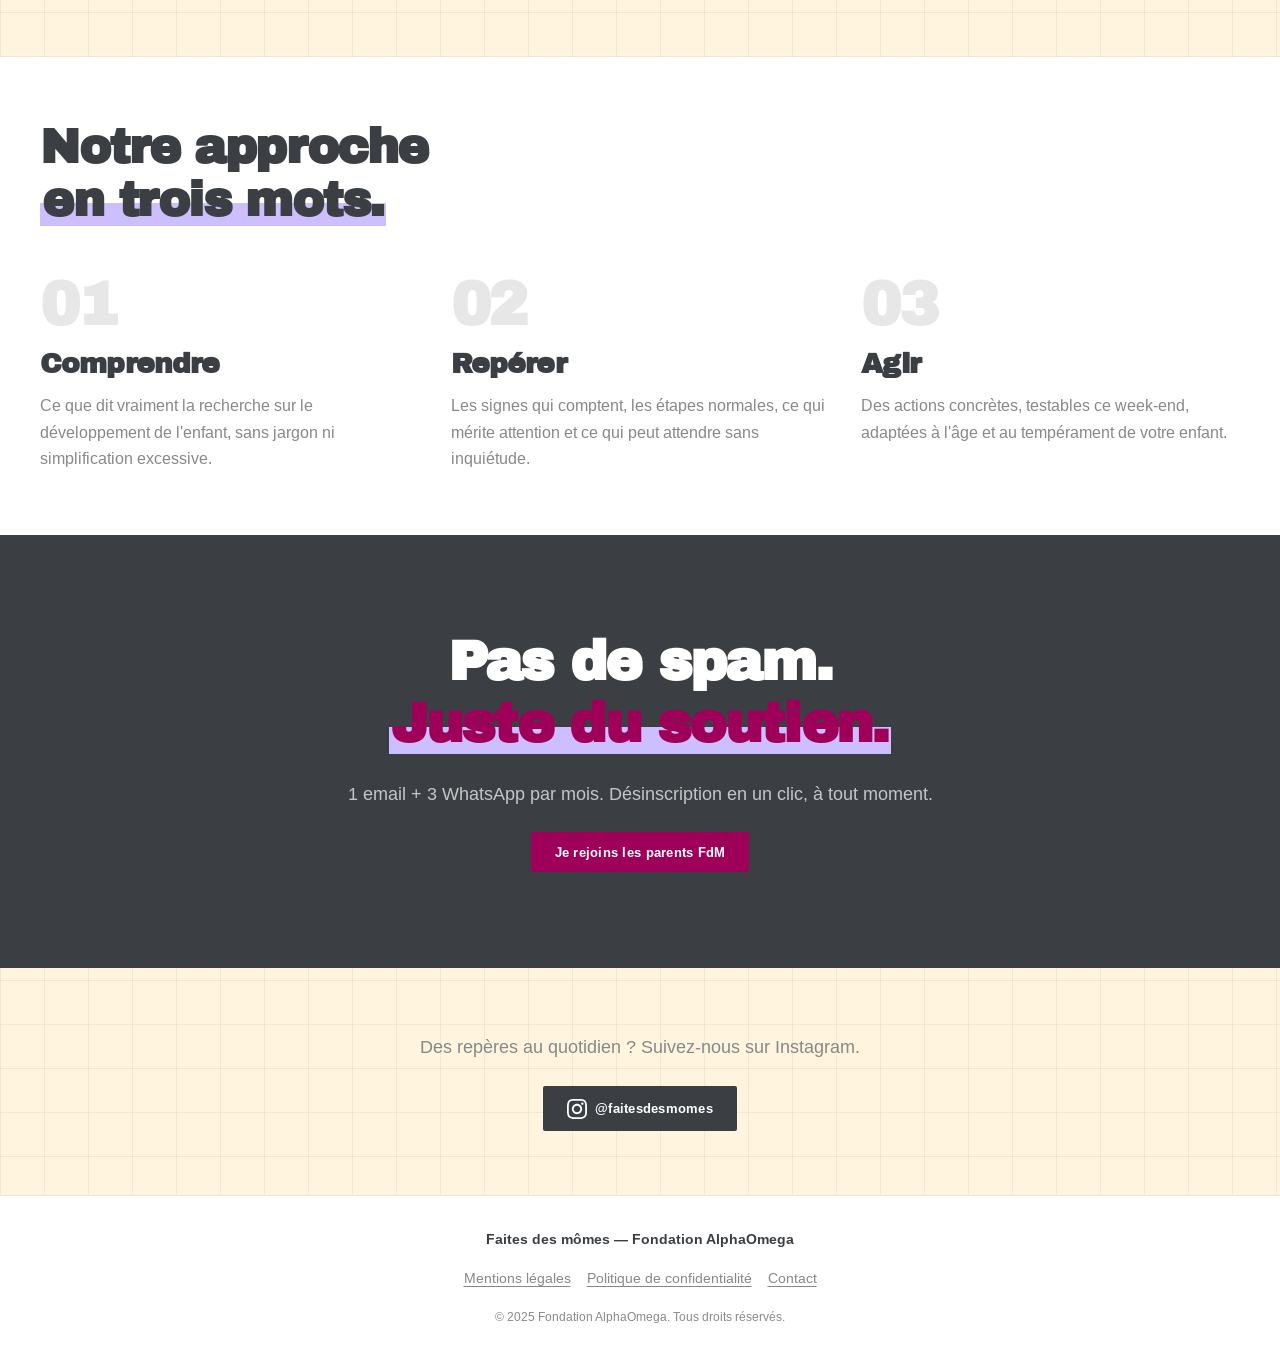
==== commit ddb050dc: "fix(pwa): corriger la bannière d'installation toujours visible L'attribut hidden était écrasé par di" ====
--- a/index.html
+++ b/index.html
@@ -419,10 +419,11 @@
   </div>
 
   <!-- Bannière installation PWA (Android Chrome) -->
-  <div id="pwa-banner" hidden style="
+  <div id="pwa-banner" style="
+    display:none;
     position:fixed;bottom:0;left:0;right:0;z-index:9000;
     background:#3b3f44;color:#FFF5DE;
-    display:flex;align-items:center;justify-content:space-between;
+    align-items:center;justify-content:space-between;
     padding:14px 20px;gap:16px;
     box-shadow:0 -4px 24px rgba(0,0,0,0.22);
   ">
@@ -434,11 +435,11 @@
       </div>
     </div>
     <div style="display:flex;align-items:center;gap:10px;flex-shrink:0">
-      <button onclick="document.getElementById('pwa-banner').hidden=true" style="
+      <button onclick="document.getElementById('pwa-banner').style.display='none'" style="
         background:rgba(255,245,222,0.15);color:#FFF5DE;border:none;
         padding:8px 14px;font-size:13px;cursor:pointer;border-radius:2px
       ">Plus tard</button>
-      <button onclick="pwaInstall().then(ok=>{ if(ok) document.getElementById('pwa-banner').hidden=true })" style="
+      <button onclick="pwaInstall().then(ok=>{ if(ok) document.getElementById('pwa-banner').style.display='none' })" style="
         background:#9E0059;color:#fff;border:none;
         padding:8px 16px;font-weight:700;font-size:13px;cursor:pointer;border-radius:2px
       ">Installer</button>
@@ -449,7 +450,7 @@
   <script src="/assets/js/main.js" type="module"></script>
   <script>
     document.addEventListener('pwa:installable', () => {
-      document.getElementById('pwa-banner').hidden = false;
+      document.getElementById('pwa-banner').style.display = 'flex';
     });
   </script>
 </body>
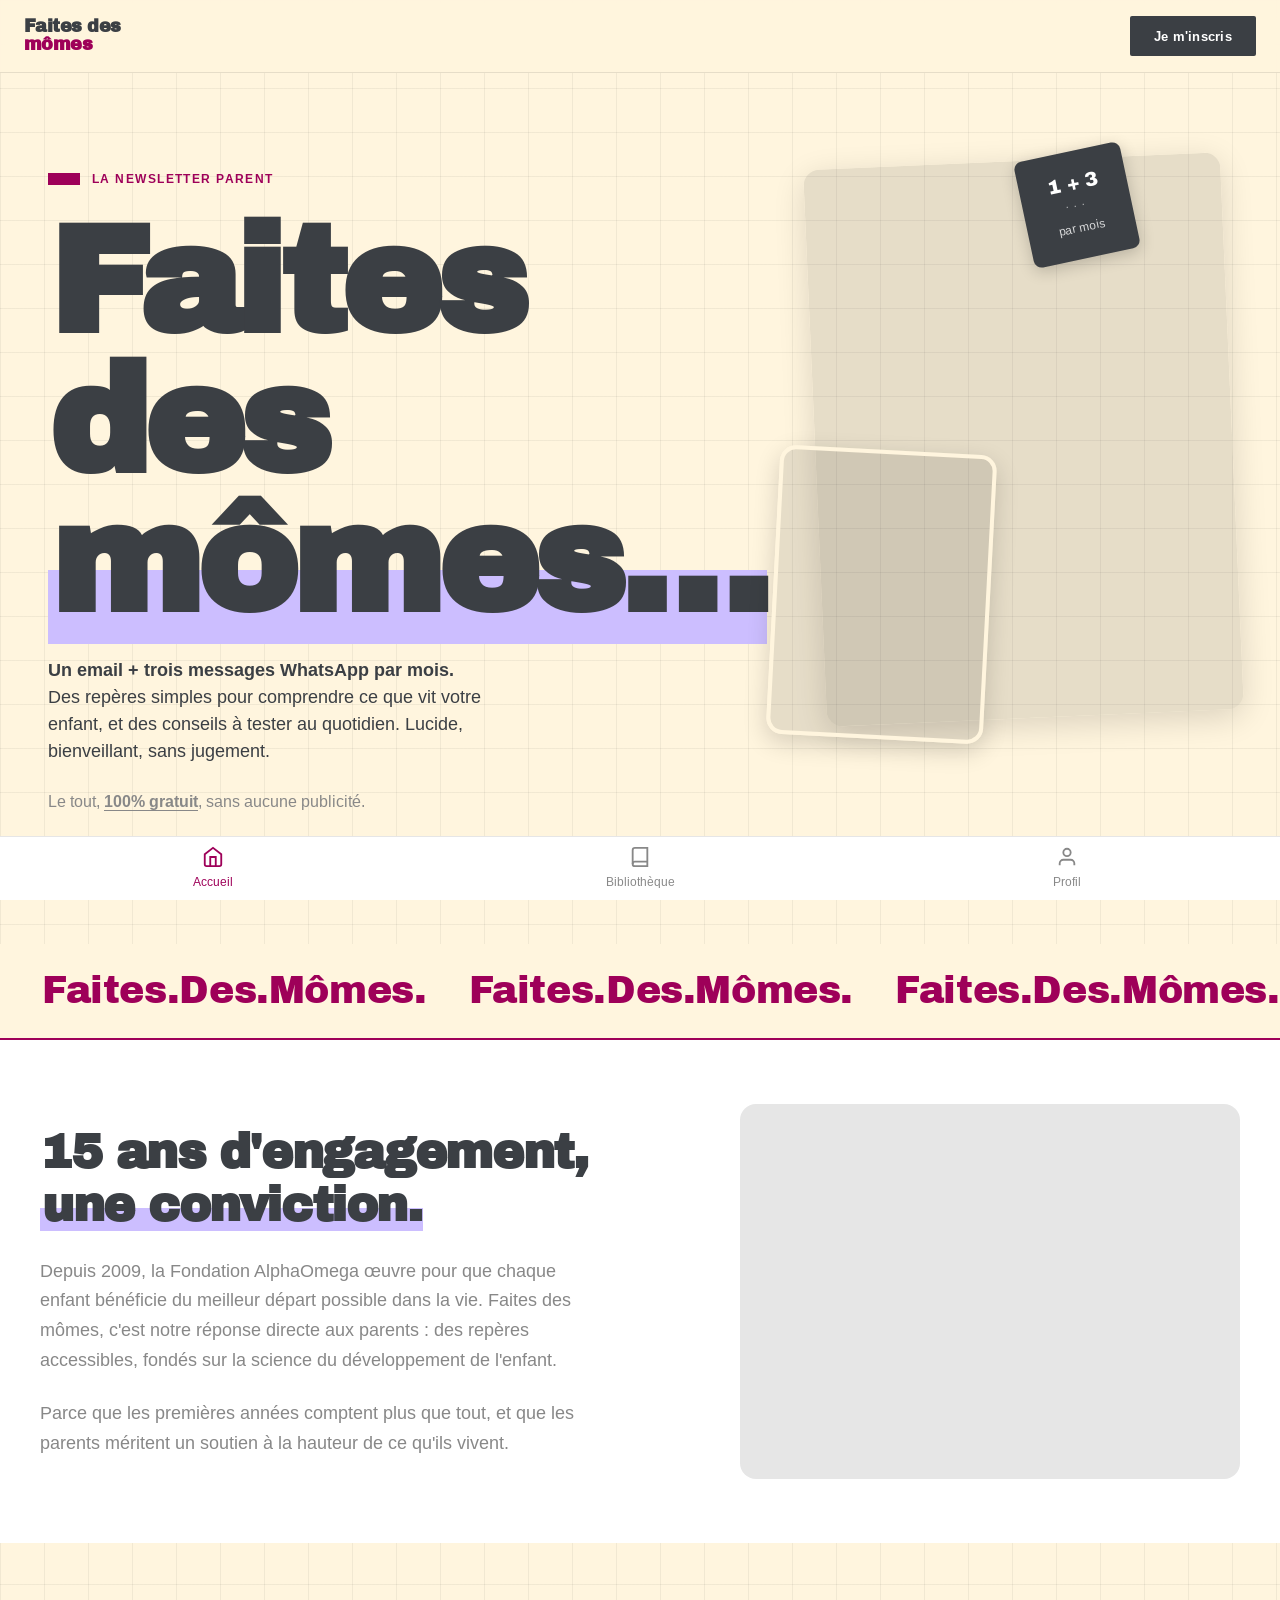
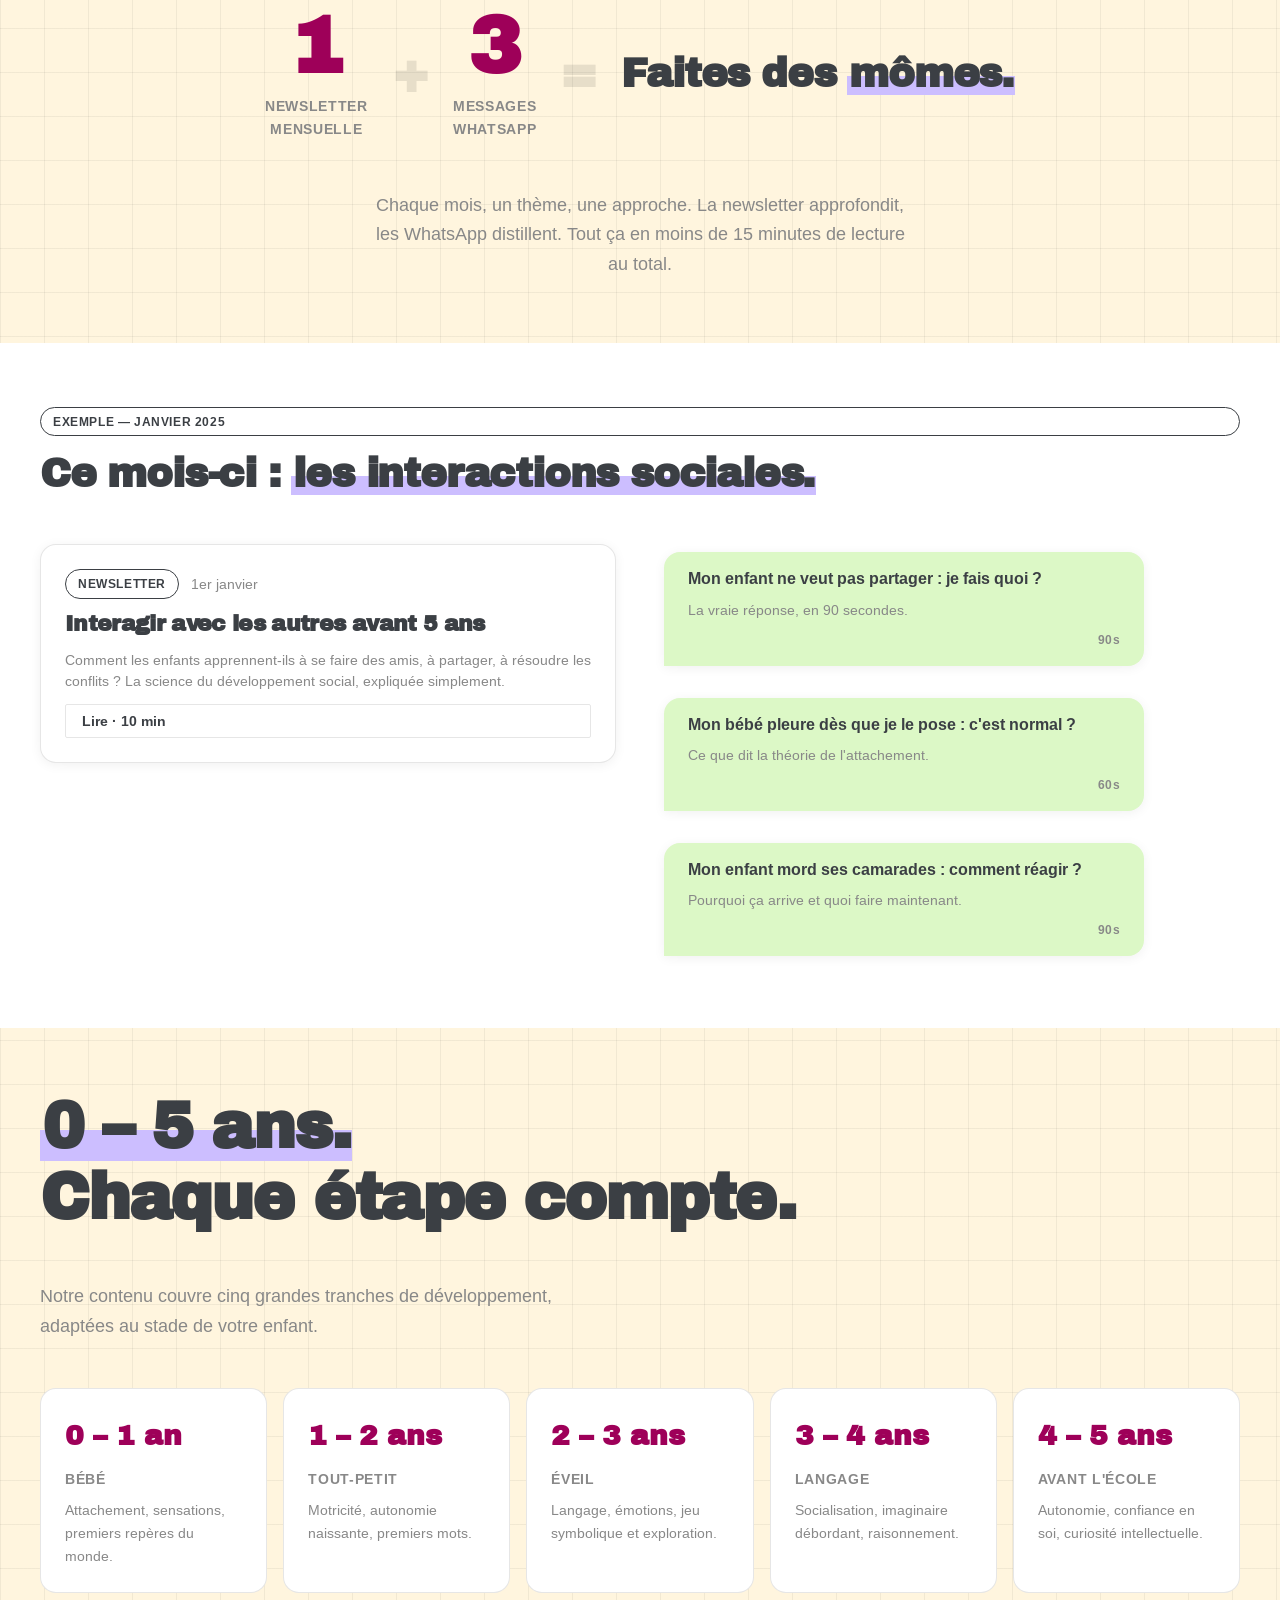
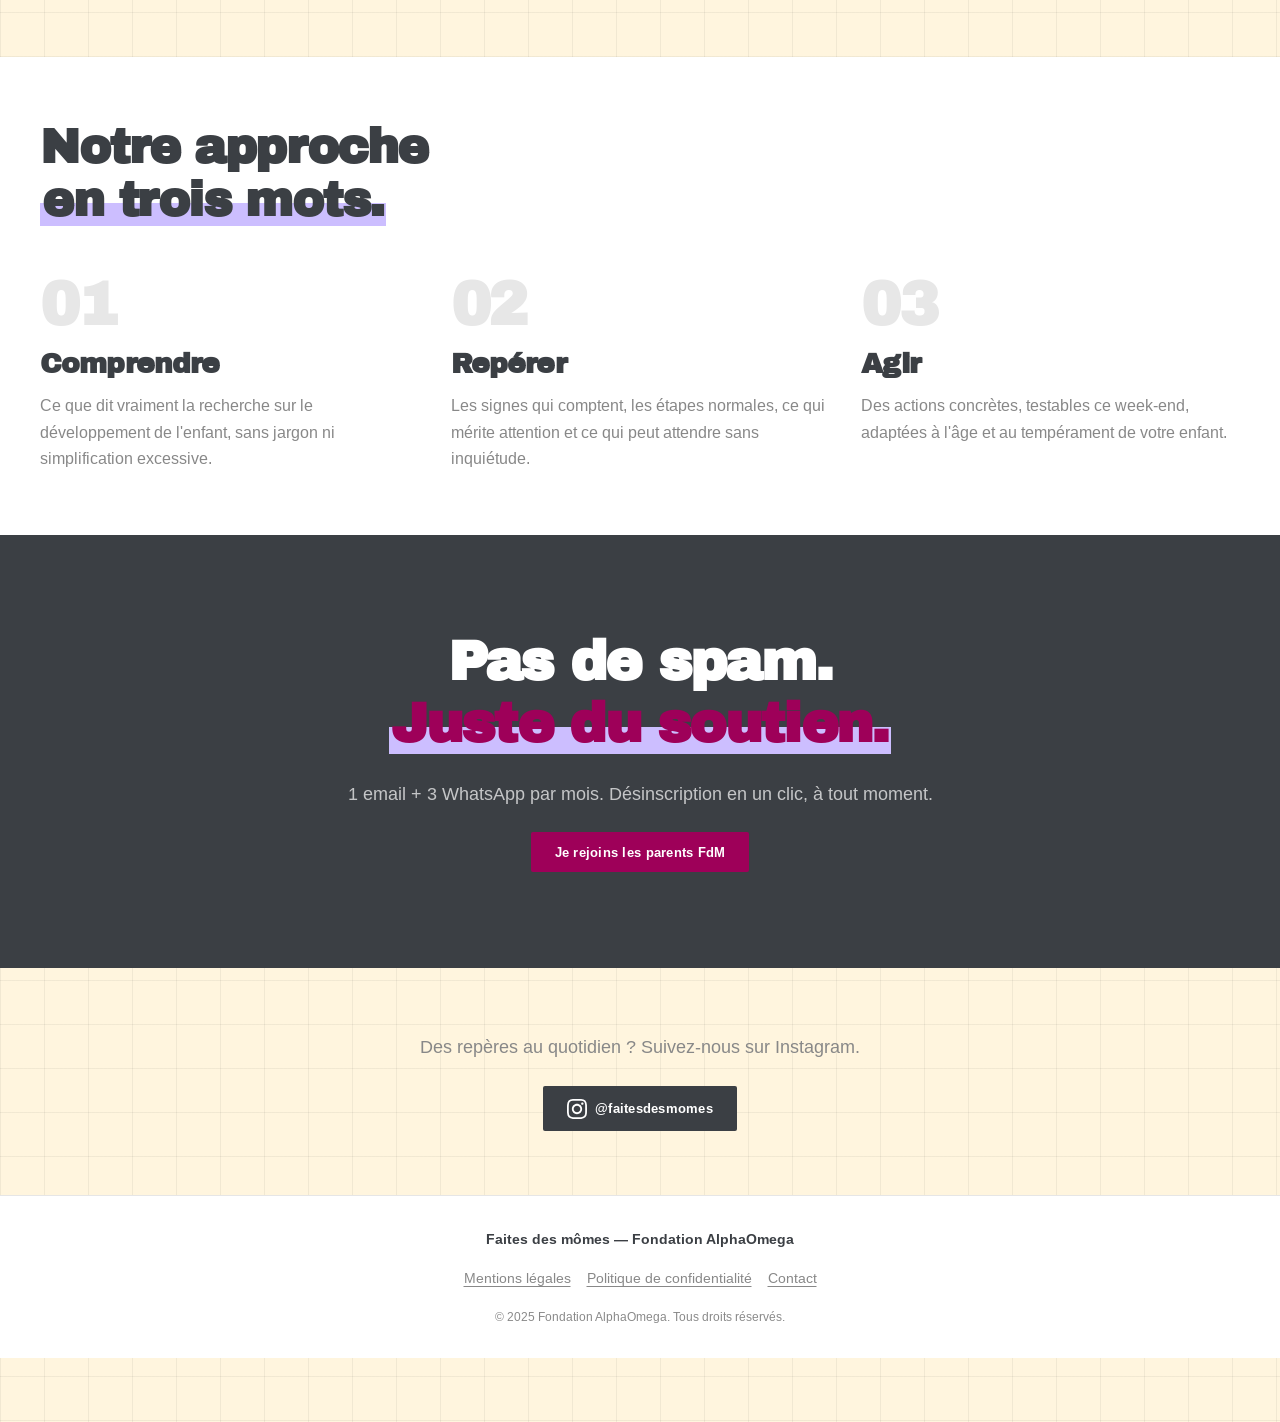
==== commit 5da8dcf5: "feat(nav): bottom nav permanente sur toutes les pages - Suppression du display:none à 900px — nav vi" ====
--- a/index.html
+++ b/index.html
@@ -30,8 +30,9 @@
   <link rel="stylesheet" href="/assets/css/tokens.css">
   <link rel="stylesheet" href="/assets/css/base.css">
   <link rel="stylesheet" href="/assets/css/components.css">
+  <link rel="stylesheet" href="/assets/css/app.css">
 </head>
-<body>
+<body style="padding-bottom: calc(64px + env(safe-area-inset-bottom))">
 
   <!-- 1. Navigation -->
   <nav class="nav" aria-label="Navigation principale">
@@ -446,6 +447,31 @@
     </div>
   </div>
 
+  <!-- Bottom nav (toutes pages) -->
+  <nav class="bottom-nav" aria-label="Navigation principale">
+    <a href="/index.html" class="bottom-nav__item" aria-current="page" aria-label="Accueil">
+      <svg width="22" height="22" viewBox="0 0 24 24" fill="none" stroke="currentColor" stroke-width="2" aria-hidden="true" focusable="false">
+        <path d="M3 9l9-7 9 7v11a2 2 0 01-2 2H5a2 2 0 01-2-2z"/>
+        <polyline points="9 22 9 12 15 12 15 22"/>
+      </svg>
+      <span>Accueil</span>
+    </a>
+    <a href="/app.html" class="bottom-nav__item" aria-label="Bibliothèque">
+      <svg width="22" height="22" viewBox="0 0 24 24" fill="none" stroke="currentColor" stroke-width="2" aria-hidden="true" focusable="false">
+        <path d="M4 19.5A2.5 2.5 0 016.5 17H20"/>
+        <path d="M6.5 2H20v20H6.5A2.5 2.5 0 014 19.5v-15A2.5 2.5 0 016.5 2z"/>
+      </svg>
+      <span>Bibliothèque</span>
+    </a>
+    <a href="/index.html#cta-final" class="bottom-nav__item" aria-label="Profil">
+      <svg width="22" height="22" viewBox="0 0 24 24" fill="none" stroke="currentColor" stroke-width="2" aria-hidden="true" focusable="false">
+        <path d="M20 21v-2a4 4 0 00-4-4H8a4 4 0 00-4 4v2"/>
+        <circle cx="12" cy="7" r="4"/>
+      </svg>
+      <span>Profil</span>
+    </a>
+  </nav>
+
   <script src="/assets/js/sw-register.js"></script>
   <script src="/assets/js/main.js" type="module"></script>
   <script>
--- a/assets/css/app.css
+++ b/assets/css/app.css
@@ -0,0 +1,422 @@
+/* ================================================================
+   APP BODY
+   ================================================================ */
+
+.app-body {
+  display: flex;
+  flex-direction: column;
+  min-height: 100vh;
+  padding-bottom: calc(64px + env(safe-area-inset-bottom));
+}
+
+/* ================================================================
+   APP HEADER
+   ================================================================ */
+
+.app-header {
+  position: sticky;
+  top: 0;
+  z-index: 100;
+  display: flex;
+  align-items: center;
+  justify-content: space-between;
+  padding: var(--space-3) var(--space-4);
+  background: rgba(255,245,222,0.95);
+  backdrop-filter: blur(12px);
+  -webkit-backdrop-filter: blur(12px);
+  border-bottom: 1px solid var(--color-border);
+  height: 56px;
+}
+
+.app-header__logo img {
+  height: 30px;
+  width: auto;
+}
+
+.app-header__actions {
+  display: flex;
+  gap: var(--space-2);
+}
+
+.app-header__btn {
+  display: flex;
+  align-items: center;
+  justify-content: center;
+  width: 40px;
+  height: 40px;
+  border-radius: var(--radius-md);
+  color: var(--color-text);
+  transition: background var(--transition-fast), color var(--transition-fast);
+}
+
+.app-header__btn:hover {
+  background: var(--color-border);
+}
+
+.app-header__btn[aria-expanded="true"] {
+  background: var(--color-accent);
+  color: #FFFFFF;
+}
+
+/* ================================================================
+   FILTER BAR
+   ================================================================ */
+
+.filter-bar {
+  background: var(--color-bg-section);
+  border-bottom: 1px solid var(--color-border);
+  padding: var(--space-3) var(--space-4);
+  display: flex;
+  flex-direction: column;
+  gap: var(--space-3);
+  overflow: hidden;
+  max-height: 0;
+  transition: max-height var(--transition-base), padding var(--transition-base);
+}
+
+.filter-bar.filter-bar--open {
+  max-height: 300px;
+  padding: var(--space-3) var(--space-4);
+}
+
+.filter-group {
+  display: flex;
+  flex-wrap: wrap;
+  gap: var(--space-2);
+  align-items: center;
+}
+
+.filter-group--scroll {
+  flex-wrap: nowrap;
+  overflow-x: auto;
+  scrollbar-width: none;
+  -ms-overflow-style: none;
+  -webkit-overflow-scrolling: touch;
+}
+
+.filter-group--scroll::-webkit-scrollbar {
+  display: none;
+}
+
+.filter-btn {
+  display: inline-flex;
+  align-items: center;
+  padding: var(--space-2) var(--space-4);
+  border: 1.5px solid var(--color-border);
+  border-radius: var(--radius-full);
+  font-size: var(--size-sm);
+  font-weight: 500;
+  color: var(--color-text-light);
+  background: transparent;
+  cursor: pointer;
+  white-space: nowrap;
+  transition: border-color var(--transition-fast), color var(--transition-fast), background var(--transition-fast);
+}
+
+.filter-btn:hover {
+  border-color: var(--color-accent);
+  color: var(--color-accent);
+}
+
+.filter-btn--active {
+  border-color: var(--color-text);
+  color: var(--color-text);
+  background: var(--color-text);
+  color: #FFFFFF;
+}
+
+.filter-age {
+  padding: var(--space-1) var(--space-3);
+  font-size: var(--size-xs);
+  font-weight: 600;
+  letter-spacing: 0.03em;
+}
+
+/* ================================================================
+   CONTENT FEED
+   ================================================================ */
+
+.content-feed {
+  flex: 1;
+  padding: var(--space-6) var(--space-4);
+  display: flex;
+  flex-direction: column;
+  gap: var(--space-4);
+  max-width: 680px;
+  margin: 0 auto;
+  width: 100%;
+}
+
+.feed-loading {
+  display: flex;
+  flex-direction: column;
+  align-items: center;
+  gap: var(--space-4);
+  padding: var(--space-16);
+  color: var(--color-text-light);
+}
+
+.feed-loading__spinner {
+  width: 36px;
+  height: 36px;
+  border: 3px solid var(--color-border);
+  border-top-color: var(--color-accent);
+  border-radius: 50%;
+  animation: spin 0.8s linear infinite;
+}
+
+@keyframes spin {
+  to { transform: rotate(360deg); }
+}
+
+.feed-empty {
+  text-align: center;
+  color: var(--color-text-light);
+  padding: var(--space-16) var(--space-4);
+  font-size: var(--size-md);
+}
+
+.feed-error {
+  text-align: center;
+  color: var(--color-text-light);
+  padding: var(--space-8) var(--space-4);
+}
+
+.feed-month-header {
+  font-family: var(--font-display);
+  font-size: var(--size-sm);
+  font-weight: 700;
+  color: var(--color-text-light);
+  text-transform: uppercase;
+  letter-spacing: 0.08em;
+  padding: var(--space-2) 0;
+  border-bottom: 1px solid var(--color-border);
+  margin-bottom: var(--space-2);
+}
+
+/* ================================================================
+   ARTICLE OVERLAY
+   ================================================================ */
+
+.article-overlay {
+  position: fixed;
+  inset: 0;
+  z-index: 500;
+  background: var(--color-bg);
+  overflow-y: auto;
+  -webkit-overflow-scrolling: touch;
+}
+
+.article-overlay[hidden] {
+  display: none;
+}
+
+.article-overlay__inner {
+  max-width: 680px;
+  margin: 0 auto;
+  padding: var(--space-4);
+  padding-bottom: var(--space-16);
+}
+
+.article-overlay__close {
+  display: inline-flex;
+  align-items: center;
+  gap: var(--space-2);
+  padding: var(--space-3) var(--space-4);
+  color: var(--color-text);
+  font-size: var(--size-sm);
+  font-weight: 600;
+  border-radius: var(--radius-full);
+  border: 1.5px solid var(--color-border);
+  margin-bottom: var(--space-8);
+  transition: border-color var(--transition-fast), color var(--transition-fast);
+  position: sticky;
+  top: var(--space-4);
+  background: var(--color-bg);
+  z-index: 10;
+}
+
+.article-overlay__close:hover {
+  border-color: var(--color-text);
+}
+
+/* Article content styles */
+.article-overlay__content { outline: none; }
+
+.article-meta {
+  display: flex;
+  align-items: center;
+  gap: var(--space-3);
+  flex-wrap: wrap;
+  margin-bottom: var(--space-4);
+}
+
+.article-meta time {
+  font-size: var(--size-sm);
+  color: var(--color-text-light);
+}
+
+.article-title {
+  font-size: clamp(1.75rem, 5vw, 2.5rem);
+  margin-bottom: var(--space-6);
+}
+
+.article-section {
+  margin-bottom: var(--space-8);
+}
+
+.article-section__label {
+  display: inline-block;
+  font-size: var(--size-xs);
+  font-weight: 700;
+  text-transform: uppercase;
+  letter-spacing: 0.08em;
+  color: var(--color-accent);
+  margin-bottom: var(--space-3);
+}
+
+.article-section p {
+  color: var(--color-text);
+  line-height: 1.7;
+}
+
+.article-tips {
+  list-style: none;
+  display: flex;
+  flex-direction: column;
+  gap: var(--space-3);
+}
+
+.article-tips li {
+  padding: var(--space-4);
+  background: var(--color-bg-section);
+  border-left: 3px solid var(--color-accent);
+  border-radius: 0 var(--radius-md) var(--radius-md) 0;
+  font-size: var(--size-base);
+  line-height: 1.6;
+}
+
+.article-links {
+  display: flex;
+  flex-direction: column;
+  gap: var(--space-3);
+}
+
+.article-links a {
+  display: inline-flex;
+  align-items: center;
+  gap: var(--space-2);
+  color: var(--color-accent);
+  font-size: var(--size-base);
+  font-weight: 500;
+  text-decoration: underline;
+  text-underline-offset: 3px;
+  transition: color var(--transition-fast);
+}
+
+.article-links a:hover { color: var(--color-accent-dark); }
+
+/* WhatsApp article */
+.article-wa {
+  background: #DCF8C6;
+  border-radius: var(--radius-lg) var(--radius-lg) var(--radius-lg) 0;
+  padding: var(--space-6);
+  margin-bottom: var(--space-6);
+}
+
+.article-wa__body {
+  font-size: var(--size-md);
+  line-height: 1.7;
+  color: var(--color-text);
+  margin-bottom: var(--space-4);
+}
+
+.article-wa__takeaway {
+  font-weight: 600;
+  font-size: var(--size-base);
+  border-top: 1px solid rgba(0,0,0,0.1);
+  padding-top: var(--space-4);
+  color: var(--color-text);
+}
+
+.article-wa__action {
+  margin-top: var(--space-6);
+  padding: var(--space-4);
+  background: var(--color-bg-section);
+  border-radius: var(--radius-md);
+  border-left: 3px solid var(--color-accent);
+}
+
+.article-wa__action-label {
+  font-size: var(--size-xs);
+  font-weight: 700;
+  text-transform: uppercase;
+  letter-spacing: 0.08em;
+  color: var(--color-accent);
+  display: block;
+  margin-bottom: var(--space-2);
+}
+
+.article-wa__action p {
+  font-size: var(--size-base);
+  line-height: 1.6;
+}
+
+/* ================================================================
+   BOTTOM NAV (mobile)
+   ================================================================ */
+
+.bottom-nav {
+  position: fixed;
+  bottom: 0;
+  left: 0;
+  right: 0;
+  z-index: 200;
+  height: calc(64px + env(safe-area-inset-bottom));
+  padding-bottom: env(safe-area-inset-bottom);
+  background: var(--color-bg-section);
+  border-top: 1px solid var(--color-border);
+  display: flex;
+  align-items: stretch;
+}
+
+.bottom-nav__item {
+  flex: 1;
+  display: flex;
+  flex-direction: column;
+  align-items: center;
+  justify-content: center;
+  gap: var(--space-1);
+  color: var(--color-text-light);
+  font-size: var(--size-xs);
+  font-weight: 500;
+  text-decoration: none;
+  transition: color var(--transition-fast);
+  padding: var(--space-2) 0;
+}
+
+.bottom-nav__item:hover,
+.bottom-nav__item[aria-current="page"] {
+  color: var(--color-accent);
+}
+
+@media (min-width: 900px) {
+  .app-body {
+    padding-bottom: calc(64px + env(safe-area-inset-bottom));
+  }
+}
+
+@media (min-width: 900px) {
+  .filter-bar {
+    max-height: none;
+    padding: var(--space-3) var(--space-8);
+    flex-direction: row;
+    align-items: center;
+    gap: var(--space-6);
+    overflow: visible;
+  }
+
+  .content-feed {
+    padding: var(--space-8);
+  }
+}
